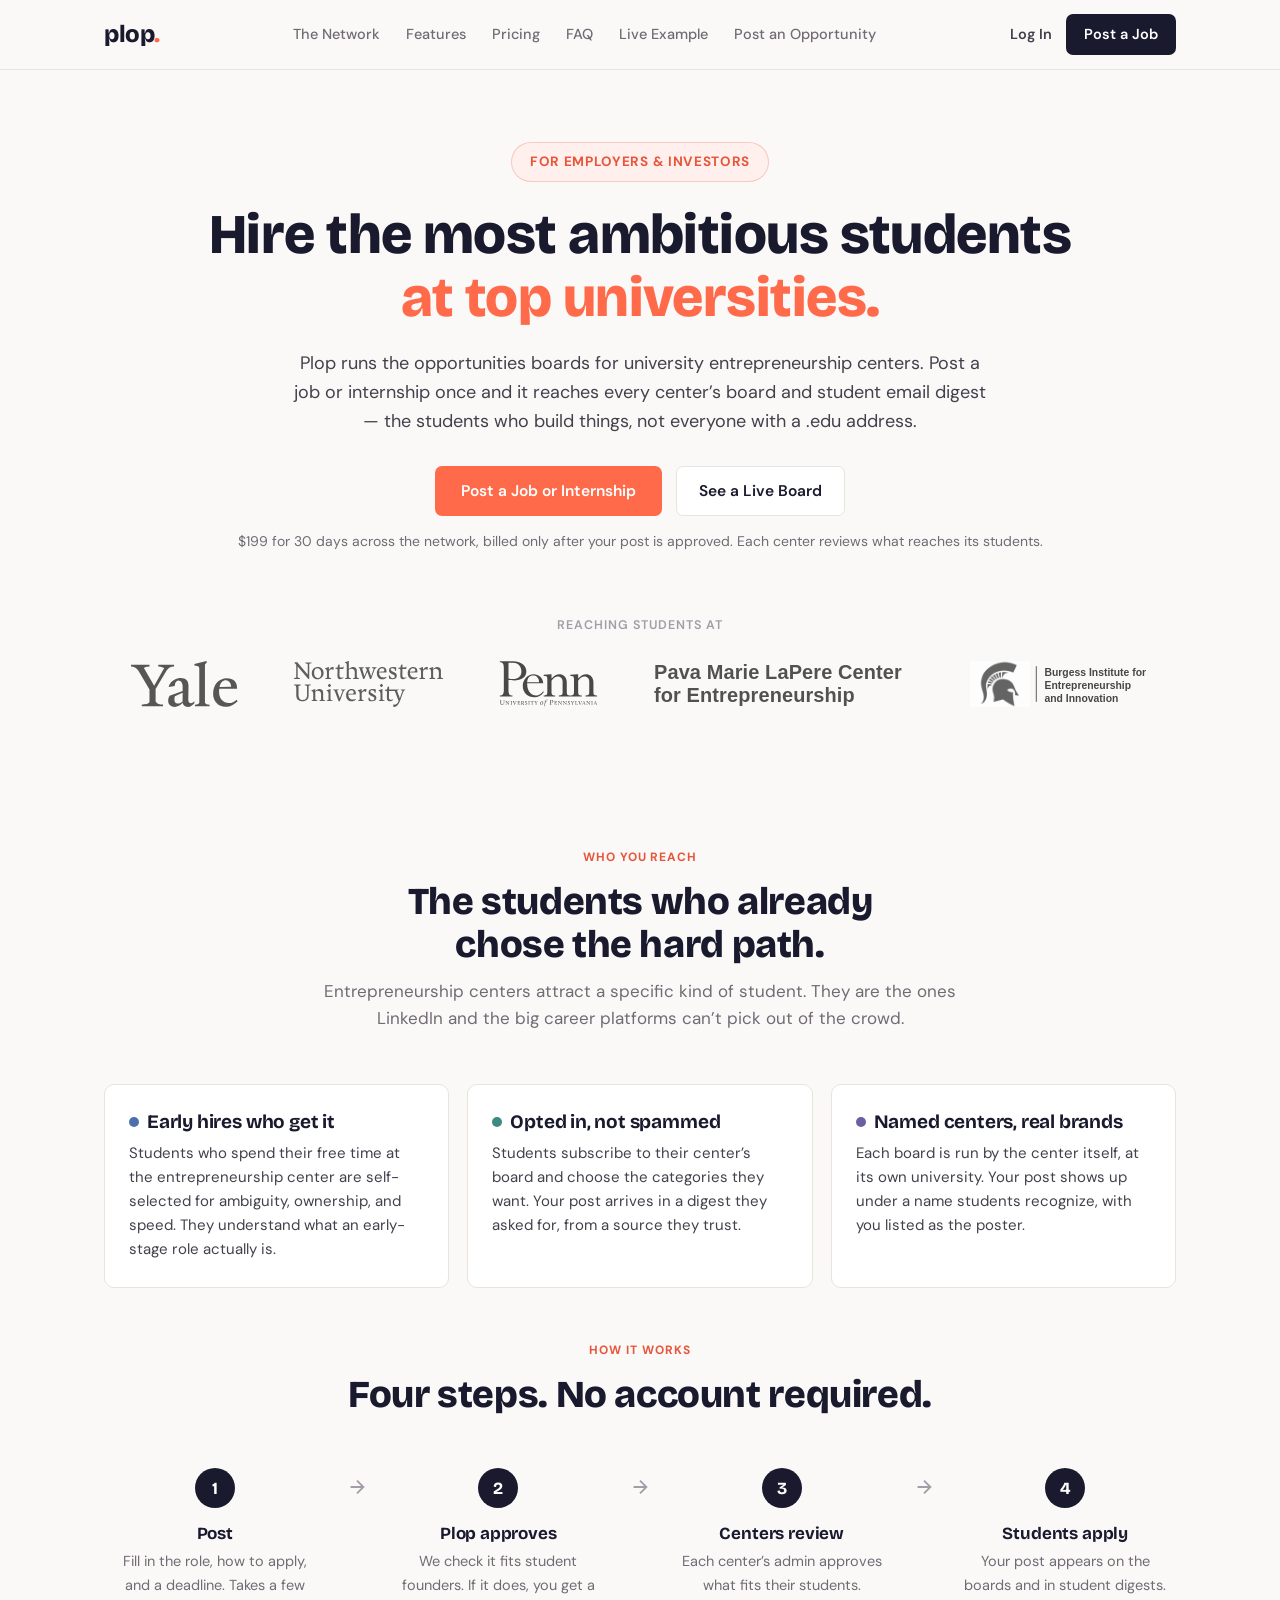
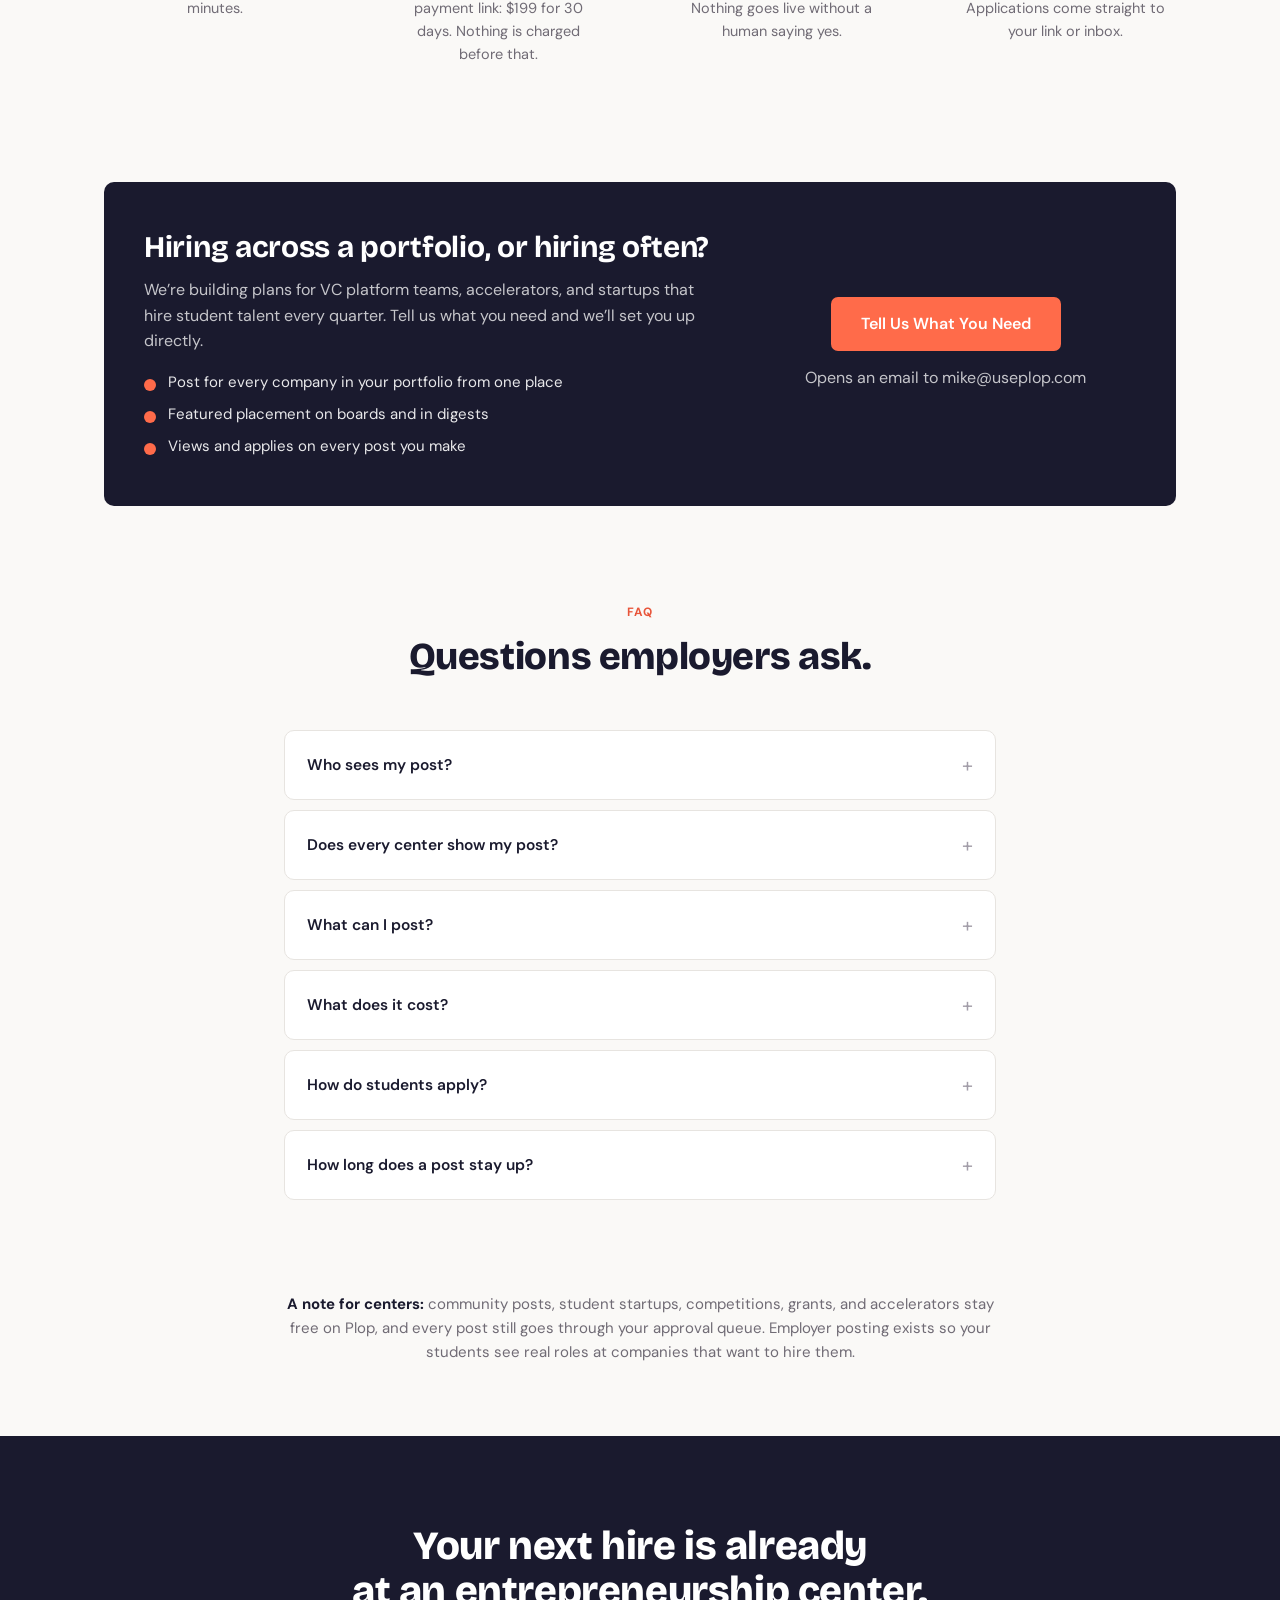
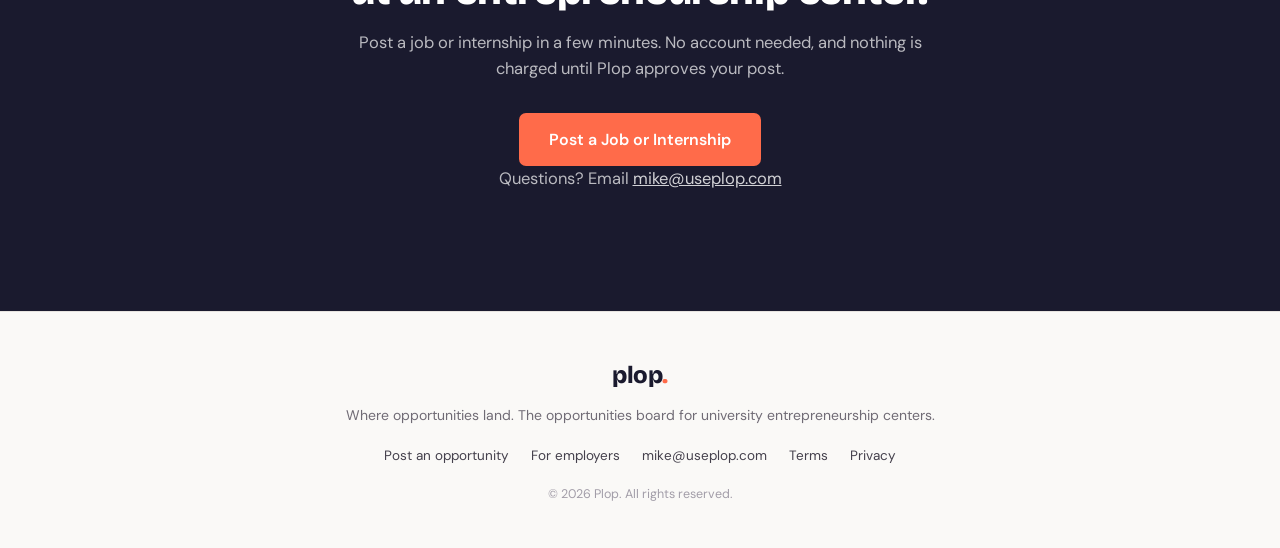
==== employers.html @ a9a536b6 "Employer page: "Hire the most ambitious students at top universities." Co-Authored-By: Claude Fable " ====
<!DOCTYPE html>
<html lang="en">
<head>
  <meta charset="UTF-8">
  <meta name="viewport" content="width=device-width, initial-scale=1.0">
  <title>Hire the Most Ambitious Students at Top Universities — Plop</title>
  <meta name="description" content="Post a job or internship once and reach entrepreneurial students at university entrepreneurship centers across the Plop network. Free to post. Each center reviews what reaches its students.">
  <meta name="robots" content="index, follow">
  <link rel="canonical" href="https://useplop.com/employers.html">
  <link rel="icon" type="image/svg+xml" href="/favicon.svg">
  <meta property="og:type" content="website">
  <meta property="og:url" content="https://useplop.com/employers.html">
  <meta property="og:title" content="Hire the Most Ambitious Students at Top Universities — Plop">
  <meta property="og:description" content="Post once, reach entrepreneurial students at centers across the Plop network. Free to post.">
  <meta property="og:image" content="https://useplop.com/images/og-image-v2.png">
  <meta property="og:image:width" content="1200">
  <meta property="og:image:height" content="630">
  <meta name="twitter:card" content="summary_large_image">
  <meta name="twitter:title" content="Hire the Most Ambitious Students at Top Universities — Plop">
  <meta name="twitter:description" content="Post once, reach entrepreneurial students at centers across the Plop network. Free to post.">
  <meta name="twitter:image" content="https://useplop.com/images/og-image-v2.png">
  <link rel="preconnect" href="https://fonts.googleapis.com">
  <link rel="preconnect" href="https://fonts.gstatic.com" crossorigin>
  <link href="https://fonts.googleapis.com/css2?family=DM+Sans:ital,opsz,wght@0,9..40,400;0,9..40,500;0,9..40,600;0,9..40,700;1,9..40,400&family=Bricolage+Grotesque:opsz,wght@12..96,400;12..96,600;12..96,700;12..96,800&display=swap" rel="stylesheet">
  <link rel="stylesheet" href="style.css">
  <style>
    /* Page-specific: single-column hero, reach cards, portfolio panel */
    .hero.hero-single { grid-template-columns: 1fr; text-align: center; padding-bottom: 36px; }
    .hero.hero-single .hero-subtitle { max-width: 58ch; margin-left: auto; margin-right: auto; }
    .hero.hero-single .hero-actions { justify-content: center; }
    .reach { padding: 72px 24px 24px; max-width: 1120px; margin: 0 auto; }
    .reach-grid { display: grid; grid-template-columns: repeat(3, 1fr); gap: 18px; }
    .reach-card { background: var(--surface); border: 1px solid var(--line); border-radius: var(--radius); padding: 26px 24px; }
    .reach-card h3 { font-family: 'Bricolage Grotesque', sans-serif; font-size: 19px; margin-bottom: 8px; }
    .reach-card p { color: var(--ink-soft); font-size: 15px; }
    .reach-card .reach-dot { display: inline-block; width: 10px; height: 10px; border-radius: 50%; margin-right: 8px; vertical-align: 1px; }
    .portfolio { max-width: 1120px; margin: 0 auto; padding: 24px 24px 92px; }
    .portfolio-card { background: var(--navy); color: #fff; border-radius: var(--radius); padding: 48px 40px; display: grid; grid-template-columns: minmax(0, 3fr) minmax(0, 2fr); gap: 40px; align-items: center; }
    .portfolio-card h2 { font-family: 'Bricolage Grotesque', sans-serif; font-size: 30px; line-height: 1.15; margin-bottom: 12px; }
    .portfolio-card p { color: rgba(255,255,255,0.75); font-size: 16px; }
    .portfolio-card ul { list-style: none; margin-top: 16px; display: grid; gap: 8px; }
    .portfolio-card li { padding-left: 24px; position: relative; color: rgba(255,255,255,0.9); font-size: 15px; }
    .portfolio-card li::before { content: ''; position: absolute; left: 0; top: 9px; width: 12px; height: 12px; border-radius: 50%; background: var(--accent); }
    .portfolio-cta { text-align: center; }
    .portfolio-cta .btn-cta { display: inline-block; }
    .portfolio-cta .cta-note { margin-top: 14px; }
    .always-free { max-width: 760px; margin: 0 auto; padding: 0 24px 72px; text-align: center; color: var(--muted); font-size: 15px; }
    .always-free strong { color: var(--ink); }
    .steps.steps-4 { grid-template-columns: 1fr auto 1fr auto 1fr auto 1fr; max-width: 1120px; }
    @media (max-width: 960px) { .steps.steps-4 { grid-template-columns: 1fr; } .steps.steps-4 .step-arrow { display: none; } .reach-grid { grid-template-columns: 1fr; } .portfolio-card { grid-template-columns: 1fr; padding: 36px 28px; } }
  </style>
</head>
<body>

  <!-- Nav (same as homepage; section links point back to it) -->
  <nav class="nav">
    <div class="nav-inner">
      <a href="/" class="logo">plop<span class="logo-dot">.</span></a>
      <div class="nav-links">
        <a href="/#network" class="nav-link">The Network</a>
        <a href="/#features" class="nav-link">Features</a>
        <a href="/#pricing" class="nav-link">Pricing</a>
        <a href="/#faq" class="nav-link">FAQ</a>
        <a href="https://board.useplop.com" class="nav-link">Live Example</a>
        <a href="https://app.useplop.com/submit" class="nav-link">Post an Opportunity</a>
      </div>
      <div class="nav-actions">
        <a href="https://app.useplop.com/login" class="nav-login">Log In</a>
        <a href="https://app.useplop.com/submit" class="nav-cta">Post a Job</a>
        <button class="nav-menu-btn" type="button" aria-label="Open menu" aria-expanded="false" aria-controls="mobile-menu">
          <svg width="22" height="22" viewBox="0 0 24 24" fill="none" stroke="currentColor" stroke-width="2" stroke-linecap="round" aria-hidden="true">
            <line class="menu-line-1" x1="4" y1="7" x2="20" y2="7"/>
            <line class="menu-line-2" x1="4" y1="12" x2="20" y2="12"/>
            <line class="menu-line-3" x1="4" y1="17" x2="20" y2="17"/>
          </svg>
        </button>
      </div>
    </div>
    <div class="nav-mobile" id="mobile-menu">
      <a href="/#network" class="nav-mobile-link">The Network</a>
      <a href="/#features" class="nav-mobile-link">Features</a>
      <a href="/#pricing" class="nav-mobile-link">Pricing</a>
      <a href="/#faq" class="nav-mobile-link">FAQ</a>
      <a href="https://board.useplop.com" class="nav-mobile-link">Live Example</a>
      <a href="https://app.useplop.com/submit" class="nav-mobile-link">Post an Opportunity</a>
      <a href="https://app.useplop.com/login" class="nav-mobile-link nav-mobile-login">Log In</a>
    </div>
  </nav>

  <!-- Hero -->
  <section class="hero hero-single">
    <div class="hero-content">
      <div class="hero-badge">For Employers &amp; Investors</div>
      <h1>Hire the most ambitious students<br><span class="hero-highlight">at top universities.</span></h1>
      <p class="hero-subtitle">Plop runs the opportunities boards for university entrepreneurship centers. Post a job or internship once and it reaches every center&rsquo;s board and student email digest &mdash; the students who build things, not everyone with a .edu address.</p>
      <div class="hero-actions">
        <a href="https://app.useplop.com/submit" class="btn-primary">Post a Job or Internship</a>
        <a href="https://board.useplop.com" class="btn-ghost">See a Live Board</a>
      </div>
      <p class="hero-note">$199 for 30 days across the network, billed only after your post is approved. Each center reviews what reaches its students.</p>
    </div>
  </section>

  <!-- Used By -->
  <section class="used-by">
    <p class="used-by-text">Reaching students at</p>
    <div class="used-by-logos">
      <a href="https://city.yale.edu/" target="_blank" rel="noopener noreferrer" class="used-by-link"><img src="images/logo-yale.svg" alt="Yale University" class="used-by-logo"></a>
      <a href="https://www.thegarage.northwestern.edu/" target="_blank" rel="noopener noreferrer" class="used-by-link"><img src="images/logo-northwestern.svg" alt="Northwestern University" class="used-by-logo"></a>
      <a href="https://eent.engineering.upenn.edu/" target="_blank" rel="noopener noreferrer" class="used-by-link"><img src="images/logo-penn.svg" alt="University of Pennsylvania" class="used-by-logo"></a>
      <a href="https://pavacenter.jhu.edu/" target="_blank" rel="noopener noreferrer" class="used-by-link"><img src="images/logo-pava.svg" alt="Pava Marie LaPere Center for Entrepreneurship" class="used-by-logo"></a>
      <a href="https://entrepreneurship.msu.edu/" target="_blank" rel="noopener noreferrer" class="used-by-link"><img src="images/logo-msu.svg" alt="Burgess Institute for Entrepreneurship and Innovation" class="used-by-logo"></a>
    </div>
  </section>

  <!-- Who you reach -->
  <section class="reach" id="reach">
    <div class="section-header">
      <div class="section-badge">Who You Reach</div>
      <h2>The students who already chose the hard path.</h2>
      <p>Entrepreneurship centers attract a specific kind of student. They are the ones LinkedIn and the big career platforms can&rsquo;t pick out of the crowd.</p>
    </div>
    <div class="reach-grid">
      <div class="reach-card">
        <h3><span class="reach-dot" style="background: var(--dot-job)"></span>Early hires who get it</h3>
        <p>Students who spend their free time at the entrepreneurship center are self-selected for ambiguity, ownership, and speed. They understand what an early-stage role actually is.</p>
      </div>
      <div class="reach-card">
        <h3><span class="reach-dot" style="background: var(--dot-internship)"></span>Opted in, not spammed</h3>
        <p>Students subscribe to their center&rsquo;s board and choose the categories they want. Your post arrives in a digest they asked for, from a source they trust.</p>
      </div>
      <div class="reach-card">
        <h3><span class="reach-dot" style="background: var(--dot-accelerator)"></span>Named centers, real brands</h3>
        <p>Each board is run by the center itself, at its own university. Your post shows up under a name students recognize, with you listed as the poster.</p>
      </div>
    </div>
  </section>

  <!-- How It Works -->
  <section class="how-it-works" id="how-it-works">
    <div class="section-header">
      <div class="section-badge">How It Works</div>
      <h2>Four steps. No account required.</h2>
    </div>
    <div class="steps steps-4">
      <div class="step">
        <div class="step-number">1</div>
        <h3>Post</h3>
        <p>Fill in the role, how to apply, and a deadline. Takes a few minutes.</p>
      </div>
      <div class="step-arrow">
        <svg viewBox="0 0 24 24" fill="none" stroke="currentColor" stroke-width="2"><path d="M5 12h14M12 5l7 7-7 7"/></svg>
      </div>
      <div class="step">
        <div class="step-number">2</div>
        <h3>Plop approves</h3>
        <p>We check it fits student founders. If it does, you get a payment link: $199 for 30 days. Nothing is charged before that.</p>
      </div>
      <div class="step-arrow">
        <svg viewBox="0 0 24 24" fill="none" stroke="currentColor" stroke-width="2"><path d="M5 12h14M12 5l7 7-7 7"/></svg>
      </div>
      <div class="step">
        <div class="step-number">3</div>
        <h3>Centers review</h3>
        <p>Each center&rsquo;s admin approves what fits their students. Nothing goes live without a human saying yes.</p>
      </div>
      <div class="step-arrow">
        <svg viewBox="0 0 24 24" fill="none" stroke="currentColor" stroke-width="2"><path d="M5 12h14M12 5l7 7-7 7"/></svg>
      </div>
      <div class="step">
        <div class="step-number">4</div>
        <h3>Students apply</h3>
        <p>Your post appears on the boards and in student digests. Applications come straight to your link or inbox.</p>
      </div>
    </div>
  </section>

  <!-- Portfolio / high-volume -->
  <section class="portfolio" id="portfolio">
    <div class="portfolio-card">
      <div>
        <h2>Hiring across a portfolio, or hiring often?</h2>
        <p>We&rsquo;re building plans for VC platform teams, accelerators, and startups that hire student talent every quarter. Tell us what you need and we&rsquo;ll set you up directly.</p>
        <ul>
          <li>Post for every company in your portfolio from one place</li>
          <li>Featured placement on boards and in digests</li>
          <li>Views and applies on every post you make</li>
        </ul>
      </div>
      <div class="portfolio-cta">
        <a href="mailto:mike@useplop.com?subject=Portfolio%20hiring%20on%20Plop&body=Hi%20Mike%2C%0A%0AWe%27re%20interested%20in%20posting%20roles%20to%20the%20Plop%20network.%0A%0AOrganization%3A%20%0ARoles%20we%20hire%20for%3A%20%0AHow%20often%3A%20%0A" class="btn-cta">Tell Us What You Need</a>
        <p class="cta-note">Opens an email to mike@useplop.com</p>
      </div>
    </div>
  </section>

  <!-- FAQ -->
  <section class="faq" id="faq">
    <div class="section-header">
      <div class="section-badge">FAQ</div>
      <h2>Questions employers ask.</h2>
    </div>
    <div class="faq-list">
      <details class="faq-item">
        <summary class="faq-question">Who sees my post?</summary>
        <div class="faq-answer">
          <p>Students at the entrepreneurship centers on the Plop network. Each center runs a branded board for its own community and sends email digests to students who subscribed. Your post goes to each center for review and, once approved, appears on that board and in its digests.</p>
        </div>
      </details>
      <details class="faq-item">
        <summary class="faq-question">Does every center show my post?</summary>
        <div class="faq-answer">
          <p>No. Each center&rsquo;s admin decides what fits their students, so a role that suits one campus may be passed over by another. That review is why students trust the board, and it is what makes the applications you do get worth having.</p>
        </div>
      </details>
      <details class="faq-item">
        <summary class="faq-question">What can I post?</summary>
        <div class="faq-answer">
          <p>Jobs and internships, full-time or part-time, remote or on-site. If you run a competition, grant, accelerator, or startup credits program, you can post those too; they are always free.</p>
        </div>
      </details>
      <details class="faq-item">
        <summary class="faq-question">What does it cost?</summary>
        <div class="faq-answer">
          <p>Job posts from employers are $199 for 30 days across the whole network, billed by card only after Plop approves your post. Internships, competitions, grants, accelerators, startup credits, and posts from universities, nonprofits, and student founders are free.</p>
        </div>
      </details>
      <details class="faq-item">
        <summary class="faq-question">How do students apply?</summary>
        <div class="faq-answer">
          <p>However you choose: a link to your careers page or application form, or an email address. Plop does not sit between you and the applicant. Students see your name and organization as the poster.</p>
        </div>
      </details>
      <details class="faq-item">
        <summary class="faq-question">How long does a post stay up?</summary>
        <div class="faq-answer">
          <p>Until the deadline or expiration date you set when posting. Boards remove expired posts automatically, so students never apply to roles that have closed.</p>
        </div>
      </details>
    </div>
  </section>

  <p class="always-free"><strong>A note for centers:</strong> community posts, student startups, competitions, grants, and accelerators stay free on Plop, and every post still goes through your approval queue. Employer posting exists so your students see real roles at companies that want to hire them.</p>

  <!-- CTA -->
  <section class="cta">
    <div class="cta-content">
      <h2>Your next hire is already<br>at an entrepreneurship center.</h2>
      <p>Post a job or internship in a few minutes. No account needed, and nothing is charged until Plop approves your post.</p>
      <div class="cta-actions">
        <a href="https://app.useplop.com/submit" class="btn-cta">Post a Job or Internship</a>
      </div>
      <p class="cta-note">Questions? Email <a href="mailto:mike@useplop.com">mike@useplop.com</a></p>
    </div>
  </section>

  <!-- Footer -->
  <footer class="footer">
    <div class="footer-inner">
      <a href="/" class="logo">plop<span class="logo-dot">.</span></a>
      <p class="footer-text">Where opportunities land. The opportunities board for university entrepreneurship centers.</p>
      <div class="footer-links">
        <a href="https://app.useplop.com/submit">Post an opportunity</a>
        <a href="/employers.html">For employers</a>
        <a href="mailto:mike@useplop.com">mike@useplop.com</a>
        <a href="/terms.html">Terms</a>
        <a href="/privacy.html">Privacy</a>
      </div>
      <p class="footer-copy">&copy; 2026 Plop. All rights reserved.</p>
    </div>
  </footer>

  <script src="script.js"></script>
</body>
</html>
---- style.css ----
/* =============================================
   PLOP — Marketing site
   Quiet chrome, one accent. Matches the product.
   ============================================= */

:root {
  --ink: #1A1A2E;
  --ink-soft: #44404C;
  --muted: #706B75;
  --faint: #A29DA8;
  --paper: #FAF9F7;
  --surface: #FFFFFF;
  --line: #E7E4E0;
  --accent: #FF6B4A;
  --accent-dark: #E8553A;
  --accent-soft: #FFF0ED;
  --navy: #1A1A2E;
  --navy-2: #23233A;
  /* Category dots — same values as the product */
  --dot-job: #4E6FAE;
  --dot-internship: #3D8A83;
  --dot-competition: #2E7D5B;
  --dot-credits: #B06A2C;
  --dot-accelerator: #6E5FA0;
  --dot-grant: #8A6D2F;
  --radius: 10px;
  --radius-sm: 7px;
}

*, *::before, *::after { margin: 0; padding: 0; box-sizing: border-box; }

html { scroll-behavior: smooth; }

body {
  font-family: 'DM Sans', -apple-system, BlinkMacSystemFont, sans-serif;
  color: var(--ink);
  background: var(--paper);
  line-height: 1.6;
  font-size: 16px;
  overflow-x: hidden;
  -webkit-font-smoothing: antialiased;
}

h1, h2, h3 {
  font-family: 'Bricolage Grotesque', 'DM Sans', sans-serif;
  line-height: 1.12;
  letter-spacing: -0.01em;
  text-wrap: balance;
}

a { color: inherit; }

/* =============================================
   NAV
   ============================================= */

.nav {
  position: sticky;
  top: 0;
  z-index: 100;
  background: rgba(250, 249, 247, 0.92);
  backdrop-filter: blur(12px);
  -webkit-backdrop-filter: blur(12px);
  border-bottom: 1px solid var(--line);
}

.nav-inner {
  max-width: 1120px;
  margin: 0 auto;
  padding: 14px 24px;
  display: flex;
  align-items: center;
  justify-content: space-between;
  gap: 24px;
}

.logo {
  font-family: 'Bricolage Grotesque', sans-serif;
  font-weight: 800;
  font-size: 24px;
  color: var(--ink);
  text-decoration: none;
  letter-spacing: -0.02em;
}

.logo-dot { color: var(--accent); }

.nav-links { display: flex; gap: 26px; }

.nav-link {
  font-size: 14.5px;
  font-weight: 500;
  color: var(--muted);
  text-decoration: none;
  transition: color 0.15s;
}

.nav-link:hover { color: var(--ink); }

.nav-actions { display: flex; align-items: center; gap: 14px; }

.nav-login {
  font-size: 14.5px;
  font-weight: 600;
  color: var(--ink-soft);
  text-decoration: none;
}

.nav-login:hover { color: var(--ink); }

.nav-cta {
  font-size: 14.5px;
  font-weight: 600;
  background: var(--ink);
  color: #fff;
  padding: 9px 18px;
  border-radius: var(--radius-sm);
  text-decoration: none;
  transition: background 0.15s;
}

.nav-cta:hover { background: var(--navy-2); }

/* Hamburger — hidden on desktop, shown ≤640px where .nav-links collapses */
.nav-menu-btn {
  display: none;
  align-items: center;
  justify-content: center;
  width: 38px;
  height: 38px;
  padding: 0;
  border: none;
  background: none;
  color: var(--ink);
  cursor: pointer;
  border-radius: var(--radius-sm);
}

.nav-mobile {
  display: none;
  flex-direction: column;
  padding: 6px 24px 14px;
  border-top: 1px solid var(--line);
}

.nav-mobile-link {
  padding: 11px 2px;
  font-size: 15px;
  font-weight: 500;
  color: var(--ink-soft);
  text-decoration: none;
  border-bottom: 1px solid var(--line);
}

.nav-mobile-link:last-child { border-bottom: none; }

/* =============================================
   HERO
   ============================================= */

.hero {
  max-width: 1120px;
  margin: 0 auto;
  padding: 72px 24px 88px;
  display: grid;
  grid-template-columns: minmax(0, 5fr) minmax(0, 6fr);
  gap: 56px;
  align-items: center;
}

.hero-content, .hero-visual { min-width: 0; }

.hero-badge {
  display: inline-block;
  font-size: 13.5px;
  font-weight: 700;
  letter-spacing: 0.05em;
  text-transform: uppercase;
  color: var(--accent-dark);
  background: var(--accent-soft);
  border: 1px solid rgba(232, 85, 58, 0.25);
  border-radius: 999px;
  padding: 8px 18px;
  margin-bottom: 22px;
}

.hero h1 {
  font-size: clamp(40px, 5vw, 56px);
  font-weight: 800;
  margin-bottom: 20px;
}

.hero-highlight { color: var(--accent); }

.hero-subtitle {
  font-size: 18px;
  color: var(--ink-soft);
  max-width: 44ch;
  margin-bottom: 30px;
}

.hero-actions { display: flex; align-items: center; gap: 14px; margin-bottom: 14px; flex-wrap: wrap; }

.btn-primary {
  display: inline-block;
  background: var(--accent);
  color: #fff;
  font-weight: 600;
  font-size: 15.5px;
  padding: 13px 26px;
  border-radius: var(--radius-sm);
  text-decoration: none;
  transition: background 0.15s;
}

.btn-primary:hover { background: var(--accent-dark); }

.btn-ghost {
  display: inline-block;
  font-weight: 600;
  font-size: 15.5px;
  color: var(--ink);
  padding: 12px 22px;
  border: 1px solid var(--line);
  border-radius: var(--radius-sm);
  background: var(--surface);
  text-decoration: none;
  transition: border-color 0.15s;
}

.btn-ghost:hover { border-color: var(--faint); }

.hero-note { font-size: 14px; color: var(--muted); }

/* ── Board mock (mirrors the real product) ── */

.board-mock {
  background: var(--surface);
  border: 1px solid var(--line);
  border-radius: 12px;
  box-shadow: 0 18px 44px -22px rgba(26, 26, 46, 0.28);
  overflow: hidden;
  font-size: 13px;
}

.mock-browser-bar {
  display: flex;
  align-items: center;
  gap: 10px;
  padding: 10px 14px;
  border-bottom: 1px solid var(--line);
  background: var(--paper);
}

.mock-dots { display: flex; gap: 5px; }
.mock-dots span { width: 9px; height: 9px; border-radius: 50%; background: var(--line); }

.mock-url {
  flex: 1;
  text-align: center;
  font-size: 12px;
  color: var(--muted);
  background: var(--surface);
  border: 1px solid var(--line);
  border-radius: 6px;
  padding: 3px 12px;
  max-width: 300px;
}

.mock-header {
  display: flex;
  align-items: center;
  justify-content: space-between;
  gap: 12px;
  padding: 14px 18px;
  border-bottom: 1px solid var(--line);
  background: var(--surface);
}

.mock-org { display: flex; align-items: center; gap: 10px; min-width: 0; }

.mock-org-chip {
  width: 30px;
  height: 30px;
  flex: none;
  border-radius: 7px;
  background: #4E2A84;
  color: #fff;
  font-weight: 700;
  font-size: 14px;
  display: flex;
  align-items: center;
  justify-content: center;
}

.mock-org-name { font-weight: 700; font-size: 15px; letter-spacing: -0.01em; white-space: nowrap; }
.mock-org-sub { font-size: 11.5px; color: var(--muted); white-space: nowrap; }

.mock-header-actions { display: flex; gap: 7px; }

.mock-btn {
  font-size: 11.5px;
  font-weight: 600;
  padding: 6px 11px;
  border-radius: 6px;
  border: 1px solid var(--line);
  color: var(--ink);
  background: var(--surface);
  white-space: nowrap;
}

.mock-btn-filled { background: #4E2A84; border-color: #4E2A84; color: #fff; }

.mock-tabs {
  display: flex;
  gap: 18px;
  padding: 12px 18px 0;
  border-bottom: 1px solid var(--line);
  background: var(--paper);
}

.mock-tab {
  font-size: 12px;
  font-weight: 500;
  color: var(--muted);
  padding-bottom: 9px;
  white-space: nowrap;
}

.mock-tab .n { color: var(--faint); font-size: 11px; margin-left: 3px; }

.mock-tab.active {
  color: var(--ink);
  font-weight: 700;
  box-shadow: inset 0 -2px 0 #4E2A84;
}

.mock-cards { padding: 14px 18px 18px; display: grid; gap: 10px; background: var(--paper); }

.mock-card {
  background: var(--surface);
  border: 1px solid var(--line);
  border-radius: 9px;
  padding: 12px 14px;
}

.mock-chip {
  display: inline-flex;
  align-items: center;
  gap: 6px;
  font-size: 10px;
  font-weight: 700;
  letter-spacing: 0.07em;
  text-transform: uppercase;
  color: var(--muted);
  margin-bottom: 6px;
}

.mock-chip::before {
  content: "";
  width: 7px;
  height: 7px;
  border-radius: 50%;
  background: var(--dot, var(--faint));
}

.chip-competition { --dot: var(--dot-competition); }
.chip-internship { --dot: var(--dot-internship); }
.chip-credits { --dot: var(--dot-credits); }
.chip-grant { --dot: var(--dot-grant); }

.mock-card-title { font-weight: 700; font-size: 13.5px; letter-spacing: -0.01em; }
.mock-card-meta { font-size: 11.5px; color: var(--muted); margin-top: 2px; }

.mock-card-foot {
  display: flex;
  align-items: center;
  justify-content: space-between;
  margin-top: 9px;
  padding-top: 9px;
  border-top: 1px solid var(--line);
  font-size: 11px;
}

.mock-deadline { color: var(--muted); }
.mock-deadline.warn { color: #B3453A; font-weight: 600; }
.mock-links { display: flex; gap: 12px; font-weight: 600; }
.mock-links .apply { color: #4E2A84; }
.mock-links .details { color: var(--muted); }

/* =============================================
   USED BY
   ============================================= */

.used-by { padding: 26px 24px 64px; text-align: center; }

.used-by-text {
  font-size: 12.5px;
  font-weight: 600;
  letter-spacing: 0.08em;
  text-transform: uppercase;
  color: var(--faint);
  margin-bottom: 26px;
}

.used-by-logos {
  display: flex;
  justify-content: center;
  align-items: center;
  gap: 56px;
  flex-wrap: wrap;
}

.used-by-link { display: inline-flex; }

.used-by-logo {
  height: 46px;
  opacity: 0.8;
  filter: grayscale(1);
  transition: opacity 0.15s, filter 0.15s;
}

.used-by-link:hover .used-by-logo { opacity: 1; filter: none; }

/* =============================================
   SECTIONS (shared)
   ============================================= */

section { scroll-margin-top: 70px; }

.section-header { max-width: 640px; margin: 0 auto 52px; text-align: center; }

.section-badge {
  display: inline-block;
  font-size: 12px;
  font-weight: 700;
  letter-spacing: 0.08em;
  text-transform: uppercase;
  color: var(--accent-dark);
  margin-bottom: 14px;
}

.section-header h2 {
  font-size: clamp(28px, 3.6vw, 38px);
  font-weight: 800;
  margin-bottom: 12px;
}

.section-header p { font-size: 17px; color: var(--muted); }

/* =============================================
   NETWORK (navy band)
   ============================================= */

.network {
  background: var(--navy);
  color: #fff;
  padding: 84px 24px;
}

.network-inner {
  max-width: 1120px;
  margin: 0 auto;
  display: grid;
  grid-template-columns: minmax(0, 1fr) minmax(0, 1fr);
  gap: 64px;
  align-items: center;
}

.network .section-badge { color: var(--accent); }

.network h2 {
  font-size: clamp(28px, 3.6vw, 38px);
  font-weight: 800;
  margin-bottom: 16px;
}

.network-copy p {
  font-size: 16.5px;
  color: rgba(255, 255, 255, 0.72);
  max-width: 52ch;
  margin-bottom: 14px;
}

.network-copy strong { color: #fff; font-weight: 600; }

.network-flow { display: grid; gap: 12px; }

.flow-item {
  display: flex;
  align-items: flex-start;
  gap: 14px;
  background: var(--navy-2);
  border: 1px solid rgba(255, 255, 255, 0.09);
  border-radius: var(--radius);
  padding: 16px 18px;
}

.flow-num {
  flex: none;
  width: 26px;
  height: 26px;
  border-radius: 50%;
  background: var(--accent);
  color: #fff;
  font-size: 13px;
  font-weight: 700;
  display: flex;
  align-items: center;
  justify-content: center;
  margin-top: 1px;
}

.flow-item h3 { font-size: 15px; font-weight: 700; margin-bottom: 2px; }
.flow-item p { font-size: 13.5px; color: rgba(255, 255, 255, 0.62); }

/* =============================================
   FEATURES
   ============================================= */

.features { padding: 92px 24px 72px; max-width: 1120px; margin: 0 auto; }

.features-grid {
  display: grid;
  grid-template-columns: repeat(3, 1fr);
  gap: 18px;
}

.feature-card {
  background: var(--surface);
  border: 1px solid var(--line);
  border-radius: var(--radius);
  padding: 26px 24px;
}

.feature-icon {
  width: 38px;
  height: 38px;
  border-radius: 9px;
  background: var(--accent-soft);
  color: var(--accent-dark);
  display: flex;
  align-items: center;
  justify-content: center;
  margin-bottom: 16px;
}

.feature-icon svg { width: 19px; height: 19px; }

.feature-card h3 { font-size: 16.5px; font-weight: 700; margin-bottom: 7px; }
.feature-card p { font-size: 14.5px; color: var(--muted); }

/* =============================================
   HOW IT WORKS
   ============================================= */

.how-it-works { padding: 24px 24px 92px; max-width: 1120px; margin: 0 auto; }

.steps {
  display: grid;
  grid-template-columns: 1fr auto 1fr auto 1fr;
  gap: 20px;
  align-items: start;
  max-width: 940px;
  margin: 0 auto;
}

.step { text-align: center; padding: 0 8px; }

.step-number {
  width: 40px;
  height: 40px;
  border-radius: 50%;
  background: var(--ink);
  color: #fff;
  font-family: 'Bricolage Grotesque', sans-serif;
  font-weight: 700;
  font-size: 17px;
  display: flex;
  align-items: center;
  justify-content: center;
  margin: 0 auto 16px;
}

.step h3 { font-size: 17px; font-weight: 700; margin-bottom: 7px; }
.step p { font-size: 14.5px; color: var(--muted); max-width: 26ch; margin: 0 auto; }

.step-arrow { color: var(--faint); padding-top: 8px; }
.step-arrow svg { width: 22px; height: 22px; }

/* =============================================
   PRICING
   ============================================= */

.pricing { padding: 0 24px 92px; max-width: 1120px; margin: 0 auto; }

.pricing-card {
  max-width: 420px;
  margin: 0 auto;
  background: var(--surface);
  border: 1px solid var(--line);
  border-radius: 14px;
  padding: 38px 36px;
  text-align: center;
}

.pricing-free-trial {
  display: inline-block;
  font-size: 12.5px;
  font-weight: 700;
  letter-spacing: 0.05em;
  text-transform: uppercase;
  color: #256B4F;
  background: #E4F3EC;
  border-radius: 999px;
  padding: 5px 14px;
  margin-bottom: 18px;
}

.pricing-amount {
  font-family: 'Bricolage Grotesque', sans-serif;
  font-size: 56px;
  font-weight: 800;
  line-height: 1;
  letter-spacing: -0.02em;
}

.pricing-dollar { font-size: 30px; vertical-align: 14px; margin-right: 2px; }
.pricing-period { font-size: 17px; font-weight: 500; color: var(--muted); letter-spacing: 0; }

.pricing-yearly-option { font-size: 14.5px; color: var(--muted); margin: 10px 0 24px; }
.pricing-save { font-weight: 600; }

.pricing-features {
  list-style: none;
  text-align: left;
  margin-bottom: 28px;
  display: grid;
  gap: 10px;
}

.pricing-features li {
  display: flex;
  align-items: center;
  gap: 10px;
  font-size: 14.5px;
  color: var(--ink-soft);
}

.pricing-features svg { width: 15px; height: 15px; flex: none; color: var(--accent); }

.pricing-cta { display: block; }

.pricing-trial-note { font-size: 13px; color: var(--muted); margin-top: 14px; }

/* =============================================
   FAQ
   ============================================= */

.faq { padding: 0 24px 92px; max-width: 760px; margin: 0 auto; }

.faq-list { display: grid; gap: 10px; }

.faq-item {
  background: var(--surface);
  border: 1px solid var(--line);
  border-radius: var(--radius);
  padding: 0 22px;
}

.faq-question {
  font-size: 15.5px;
  font-weight: 600;
  padding: 18px 0;
  cursor: pointer;
  list-style: none;
  display: flex;
  justify-content: space-between;
  align-items: center;
  gap: 16px;
}

.faq-question::-webkit-details-marker { display: none; }

.faq-question::after {
  content: "+";
  font-size: 20px;
  font-weight: 400;
  color: var(--faint);
  transition: transform 0.15s;
  flex: none;
}

.faq-item[open] .faq-question::after { transform: rotate(45deg); }

.faq-answer { padding: 0 0 18px; }
.faq-answer p { font-size: 14.5px; color: var(--muted); }

/* =============================================
   CTA
   ============================================= */

.cta { background: var(--navy); padding: 88px 24px; text-align: center; color: #fff; }

.cta h2 { font-size: clamp(28px, 3.8vw, 40px); font-weight: 800; margin-bottom: 16px; }

.cta p {
  font-size: 16.5px;
  color: rgba(255, 255, 255, 0.7);
  max-width: 52ch;
  margin: 0 auto 30px;
}

.btn-cta {
  display: inline-block;
  background: var(--accent);
  color: #fff;
  font-weight: 600;
  font-size: 16px;
  padding: 14px 30px;
  border-radius: var(--radius-sm);
  text-decoration: none;
  transition: background 0.15s;
}

.btn-cta:hover { background: var(--accent-dark); }

.cta-note { font-size: 14px; color: rgba(255, 255, 255, 0.55); margin-top: 22px; }
.cta-note a { color: rgba(255, 255, 255, 0.8); }

/* =============================================
   FOOTER
   ============================================= */

.footer { border-top: 1px solid var(--line); padding: 44px 24px; background: var(--paper); }

.footer-inner { max-width: 1120px; margin: 0 auto; text-align: center; }

.footer-text { font-size: 14px; color: var(--muted); margin: 10px 0 18px; }

.footer-links { display: flex; justify-content: center; gap: 22px; margin-bottom: 18px; }

.footer-links a {
  font-size: 13.5px;
  color: var(--ink-soft);
  text-decoration: none;
}

.footer-links a:hover { color: var(--ink); }

.footer-copy { font-size: 12.5px; color: var(--faint); }

/* =============================================
   RESPONSIVE
   ============================================= */

@media (max-width: 960px) {
  .hero { grid-template-columns: 1fr; padding-top: 52px; gap: 44px; }
  .hero-content { text-align: center; }
  .hero-subtitle { margin-left: auto; margin-right: auto; }
  .hero-actions { justify-content: center; }
  .network-inner { grid-template-columns: 1fr; gap: 40px; }
  .features-grid { grid-template-columns: repeat(2, 1fr); }
  .steps { grid-template-columns: 1fr; gap: 28px; }
  .step-arrow { display: none; }
}

@media (max-width: 640px) {
  .nav-links { display: none; }
  .nav-menu-btn { display: inline-flex; }
  .nav.menu-open .nav-mobile { display: flex; }
  .nav-actions { gap: 10px; }
  .nav-login { display: none; }
  .nav-mobile .nav-mobile-login { display: block; }
  .features-grid { grid-template-columns: 1fr; }
  .used-by-logos { gap: 28px; }
  .used-by-logo { height: 34px; }
  .mock-header { flex-wrap: wrap; }
  .mock-tabs { overflow-x: auto; scrollbar-width: none; }
  .hero { padding-bottom: 64px; }
}

@media (prefers-reduced-motion: reduce) {
  html { scroll-behavior: auto; }
}

/* Hero mock: credits & perks pill at the end of the tab row */
.mock-tab.mock-perks-pill {
  display: inline-flex;
  align-items: center;
  gap: 6px;
  margin-left: 4px;
  padding-left: 14px;
  border-left: 1px solid var(--line);
  font-weight: 600;
  color: var(--ink-soft);
}
.mock-perks-dot {
  width: 6px;
  height: 6px;
  border-radius: 50%;
  background: var(--dot-credits);
  flex: none;
}

/* =============================================
   BOARD FINDER (hero) — find / claim your center's board
   ============================================= */
.finder { max-width: 560px; margin: 4px 0 16px; }
.finder-label { display: block; font-size: 13px; font-weight: 600; color: var(--ink-soft); margin-bottom: 8px; }
.finder-input { display: flex; align-items: center; gap: 10px; background: var(--surface); border: 2px solid var(--ink); border-radius: 12px; padding: 12px 14px; box-shadow: 0 8px 30px rgba(26,26,46,.08); }
.finder-input svg { width: 20px; height: 20px; color: var(--muted); flex-shrink: 0; }
.finder-input input { flex: 1; min-width: 0; border: 0; outline: 0; background: transparent; font: inherit; font-size: 17px; color: var(--ink); }
.finder-input input::placeholder { color: var(--faint); }
.finder-results { margin-top: 8px; background: var(--surface); border: 1px solid var(--line); border-radius: 12px; padding: 6px; box-shadow: 0 12px 40px rgba(26,26,46,.10); }
.finder-row { display: flex; align-items: center; gap: 10px; padding: 10px 10px; border-radius: 8px; }
.finder-row:hover { background: var(--paper); }
.finder-swatch { width: 12px; height: 12px; border-radius: 50%; flex-shrink: 0; border: 1px solid rgba(0,0,0,.08); }
.finder-row b { font-size: 14.5px; line-height: 1.25; }
.finder-actions { margin-left: auto; display: flex; gap: 6px; align-items: center; flex-wrap: wrap; justify-content: flex-end; }
.finder-actions a, .finder-actions button { font: inherit; font-size: 12.5px; font-weight: 600; padding: 6px 11px; border-radius: 999px; border: 1px solid var(--line); background: var(--surface); color: var(--ink); cursor: pointer; text-decoration: none; white-space: nowrap; }
.finder-actions .primary { background: var(--ink); color: #fff; border-color: var(--ink); }
.finder-actions .muted { font-size: 12px; color: var(--muted); }
.finder-empty { padding: 12px 10px; font-size: 14px; color: var(--ink-soft); line-height: 1.5; }
.finder-empty a { color: var(--ink); font-weight: 600; }
.finder-claim { margin: 4px 6px 8px; padding: 14px; border: 1px solid var(--line); border-radius: 10px; background: var(--paper); }
.finder-claim .hd { font-size: 13px; font-weight: 700; margin-bottom: 8px; }
.finder-claim .grid { display: grid; grid-template-columns: 1fr 1fr auto; gap: 8px; }
.finder-claim input { font: inherit; font-size: 14px; padding: 10px 12px; border: 1px solid var(--line); border-radius: 8px; outline: 0; background: var(--surface); color: var(--ink); min-width: 0; }
.finder-claim input:focus { border-color: var(--ink); }
.finder-claim button { font: inherit; font-size: 14px; font-weight: 700; padding: 10px 14px; border: 0; border-radius: 8px; background: var(--accent); color: #fff; cursor: pointer; white-space: nowrap; }
.finder-claim button:disabled { opacity: .6; cursor: default; }
.finder-claim .fine { font-size: 11.5px; color: var(--muted); margin-top: 6px; }
.finder-claim .msg { margin-top: 8px; font-size: 13px; line-height: 1.45; }
.finder-claim .msg.ok { color: #047857; } .finder-claim .msg.err { color: #c0392b; }
.hero-alt { font-size: 14px; font-weight: 600; color: var(--ink-soft); text-decoration: none; }
.hero-alt:hover { color: var(--ink); }
@media (max-width: 600px) { .finder-claim .grid { grid-template-columns: 1fr; } .finder-row { flex-wrap: wrap; } .finder-actions { margin-left: 0; width: 100%; justify-content: flex-start; } }
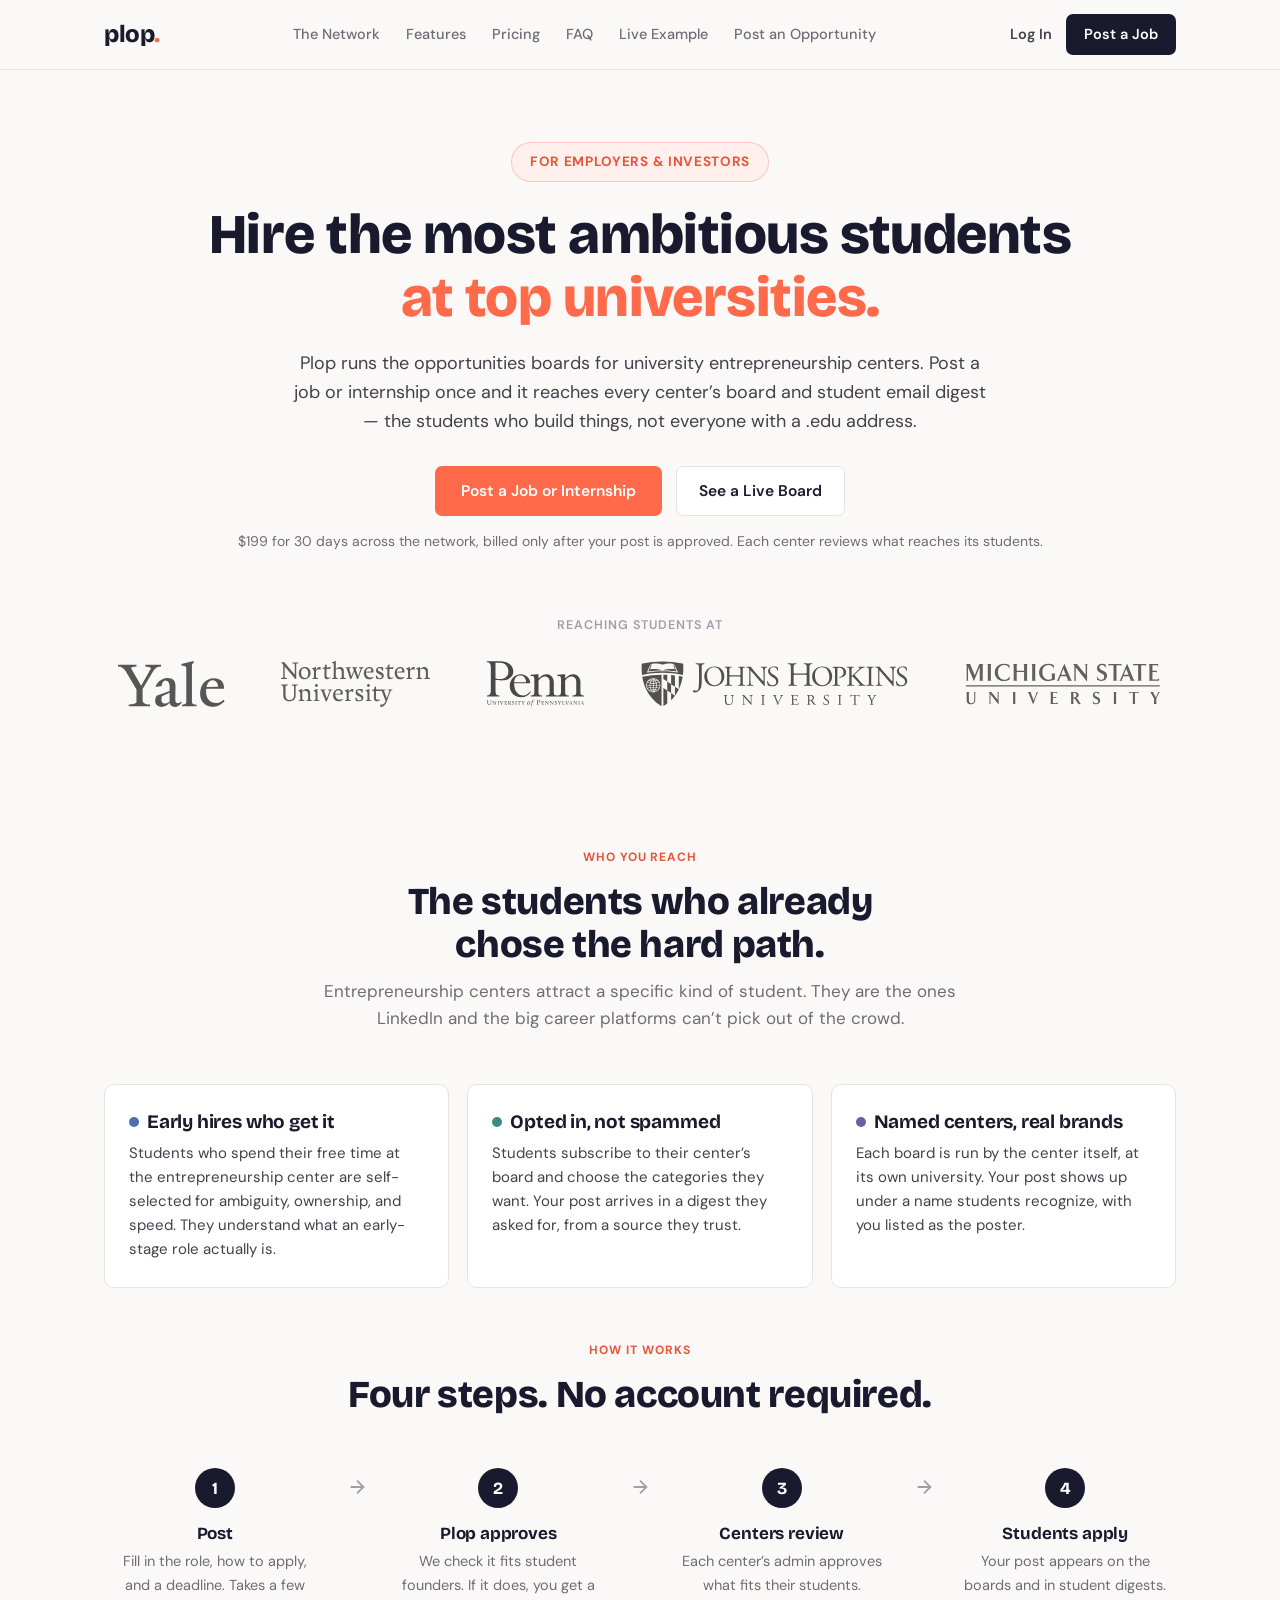
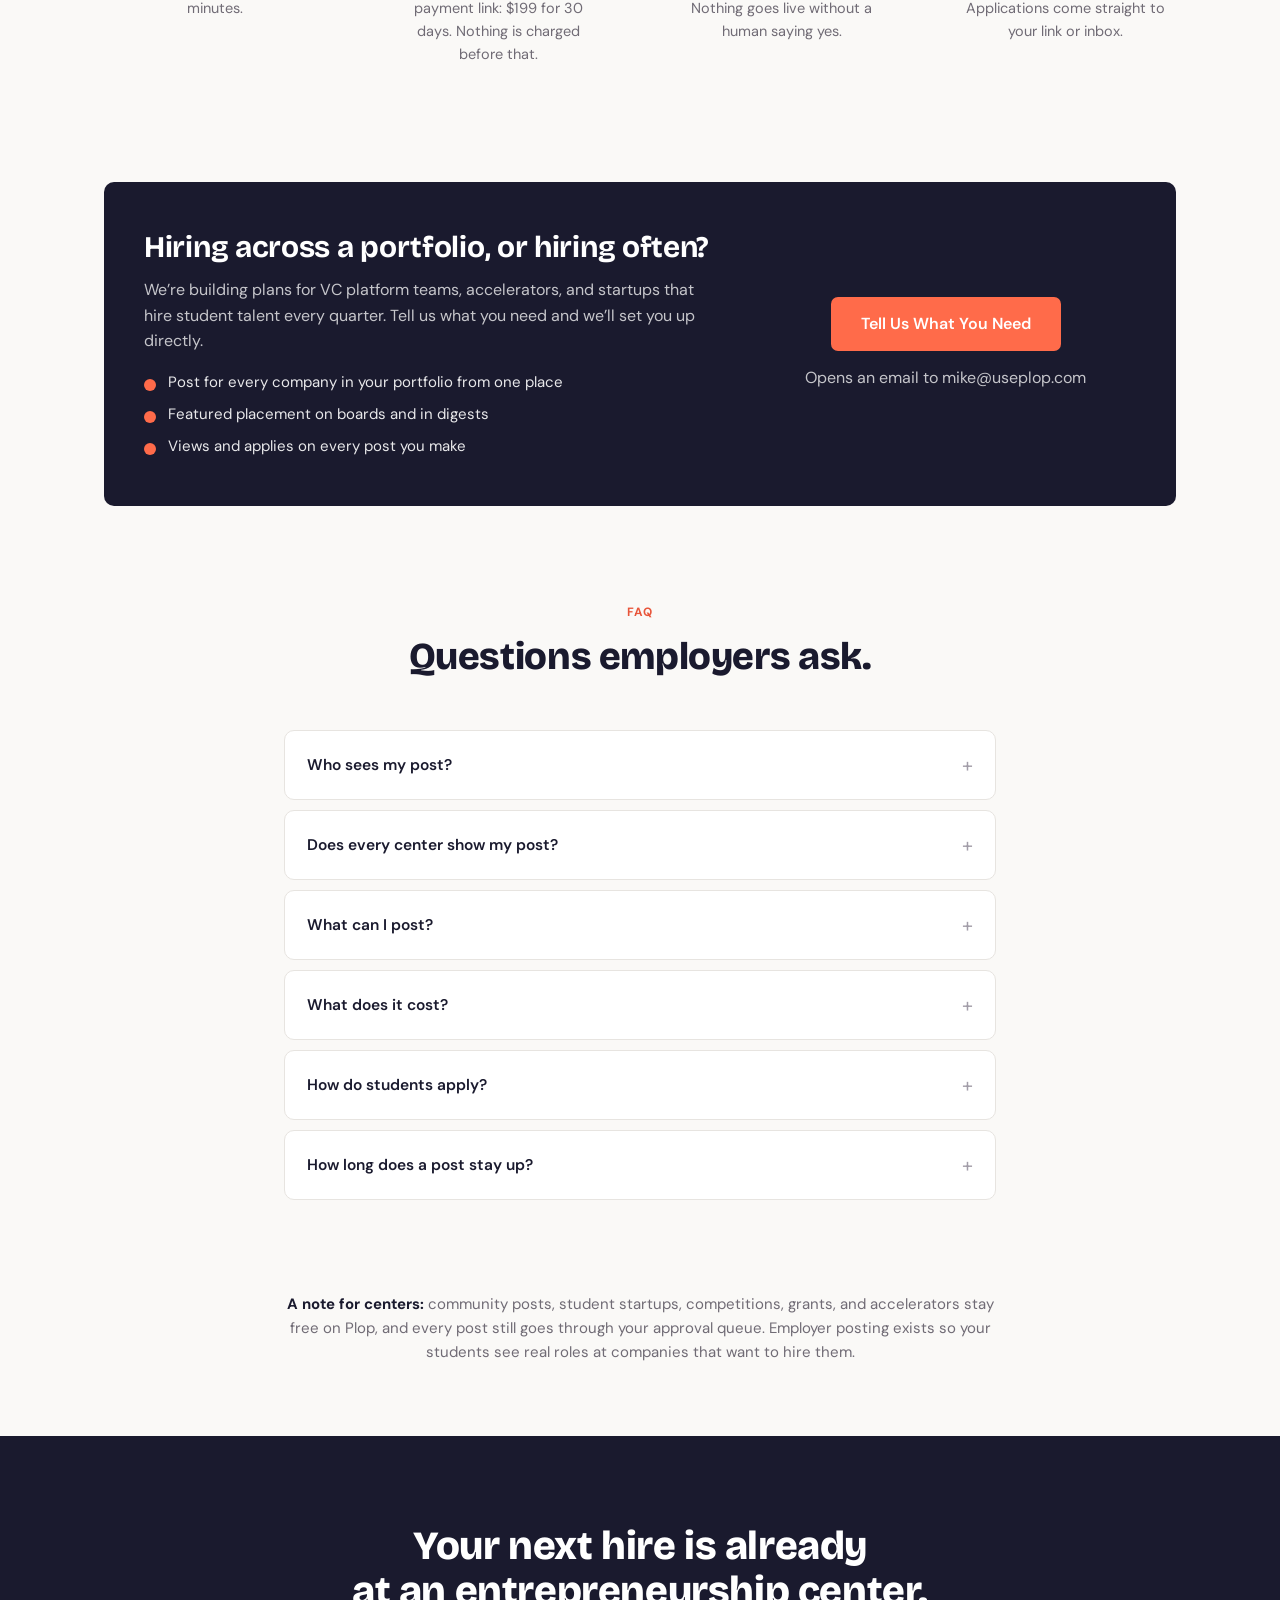
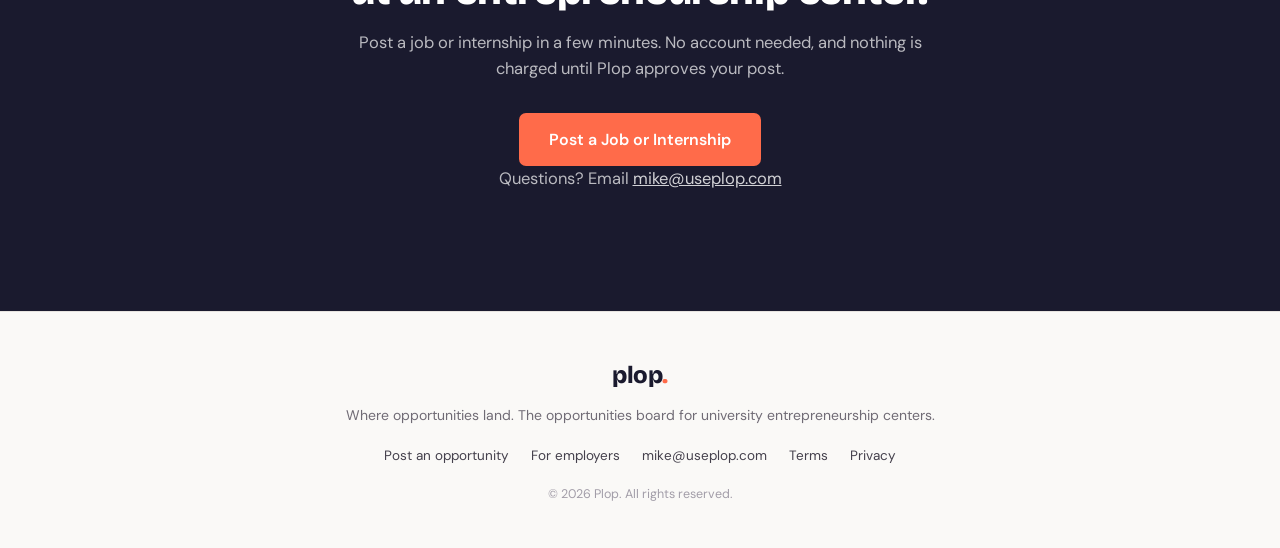
==== commit ee1ca9d7: "Employer page: university logos for Johns Hopkins and Michigan State Co-Authored-By: Claude Fable 5." ====
--- a/employers.html
+++ b/employers.html
@@ -108,8 +108,8 @@
       <a href="https://city.yale.edu/" target="_blank" rel="noopener noreferrer" class="used-by-link"><img src="images/logo-yale.svg" alt="Yale University" class="used-by-logo"></a>
       <a href="https://www.thegarage.northwestern.edu/" target="_blank" rel="noopener noreferrer" class="used-by-link"><img src="images/logo-northwestern.svg" alt="Northwestern University" class="used-by-logo"></a>
       <a href="https://eent.engineering.upenn.edu/" target="_blank" rel="noopener noreferrer" class="used-by-link"><img src="images/logo-penn.svg" alt="University of Pennsylvania" class="used-by-logo"></a>
-      <a href="https://pavacenter.jhu.edu/" target="_blank" rel="noopener noreferrer" class="used-by-link"><img src="images/logo-pava.svg" alt="Pava Marie LaPere Center for Entrepreneurship" class="used-by-logo"></a>
-      <a href="https://entrepreneurship.msu.edu/" target="_blank" rel="noopener noreferrer" class="used-by-link"><img src="images/logo-msu.svg" alt="Burgess Institute for Entrepreneurship and Innovation" class="used-by-logo"></a>
+      <a href="https://pavacenter.jhu.edu/" target="_blank" rel="noopener noreferrer" class="used-by-link"><img src="images/logo-jhu.svg" alt="Johns Hopkins University" class="used-by-logo"></a>
+      <a href="https://entrepreneurship.msu.edu/" target="_blank" rel="noopener noreferrer" class="used-by-link"><img src="images/logo-michigan-state.svg" alt="Michigan State University" class="used-by-logo"></a>
     </div>
   </section>
 
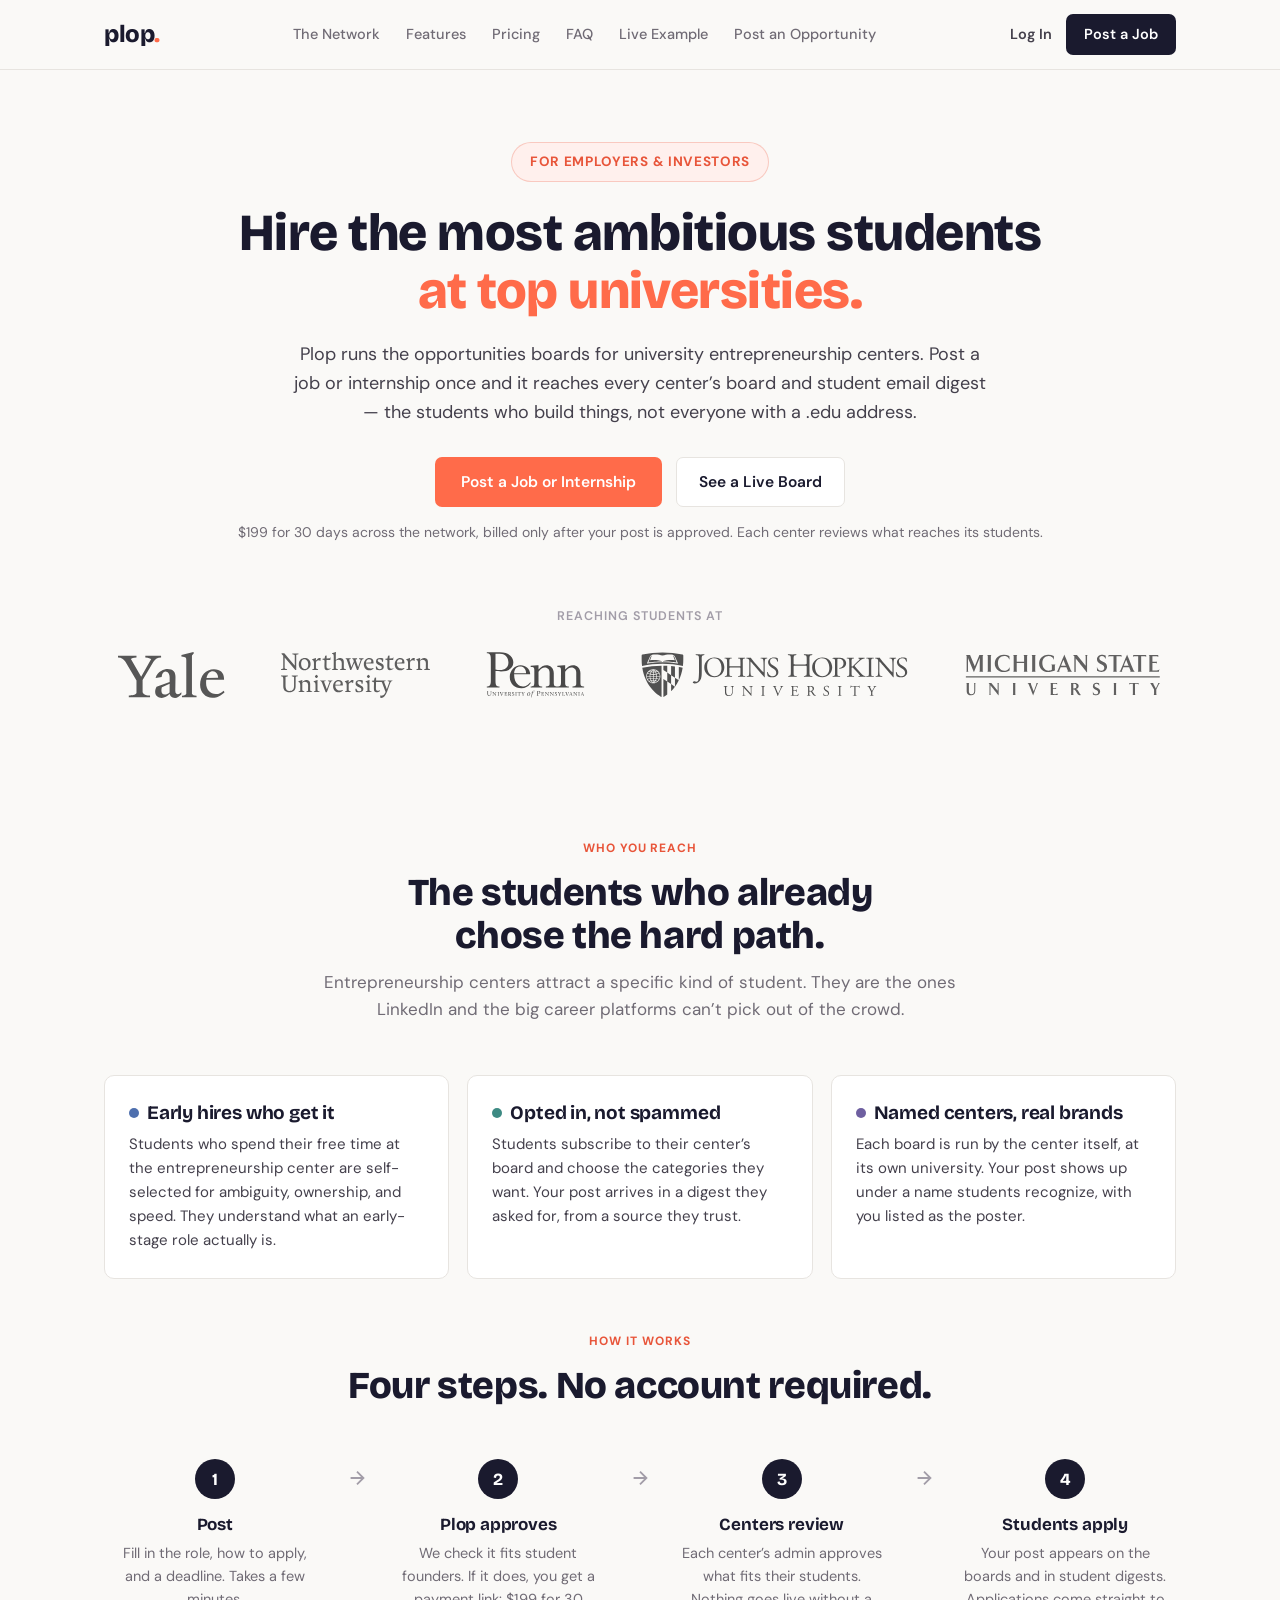
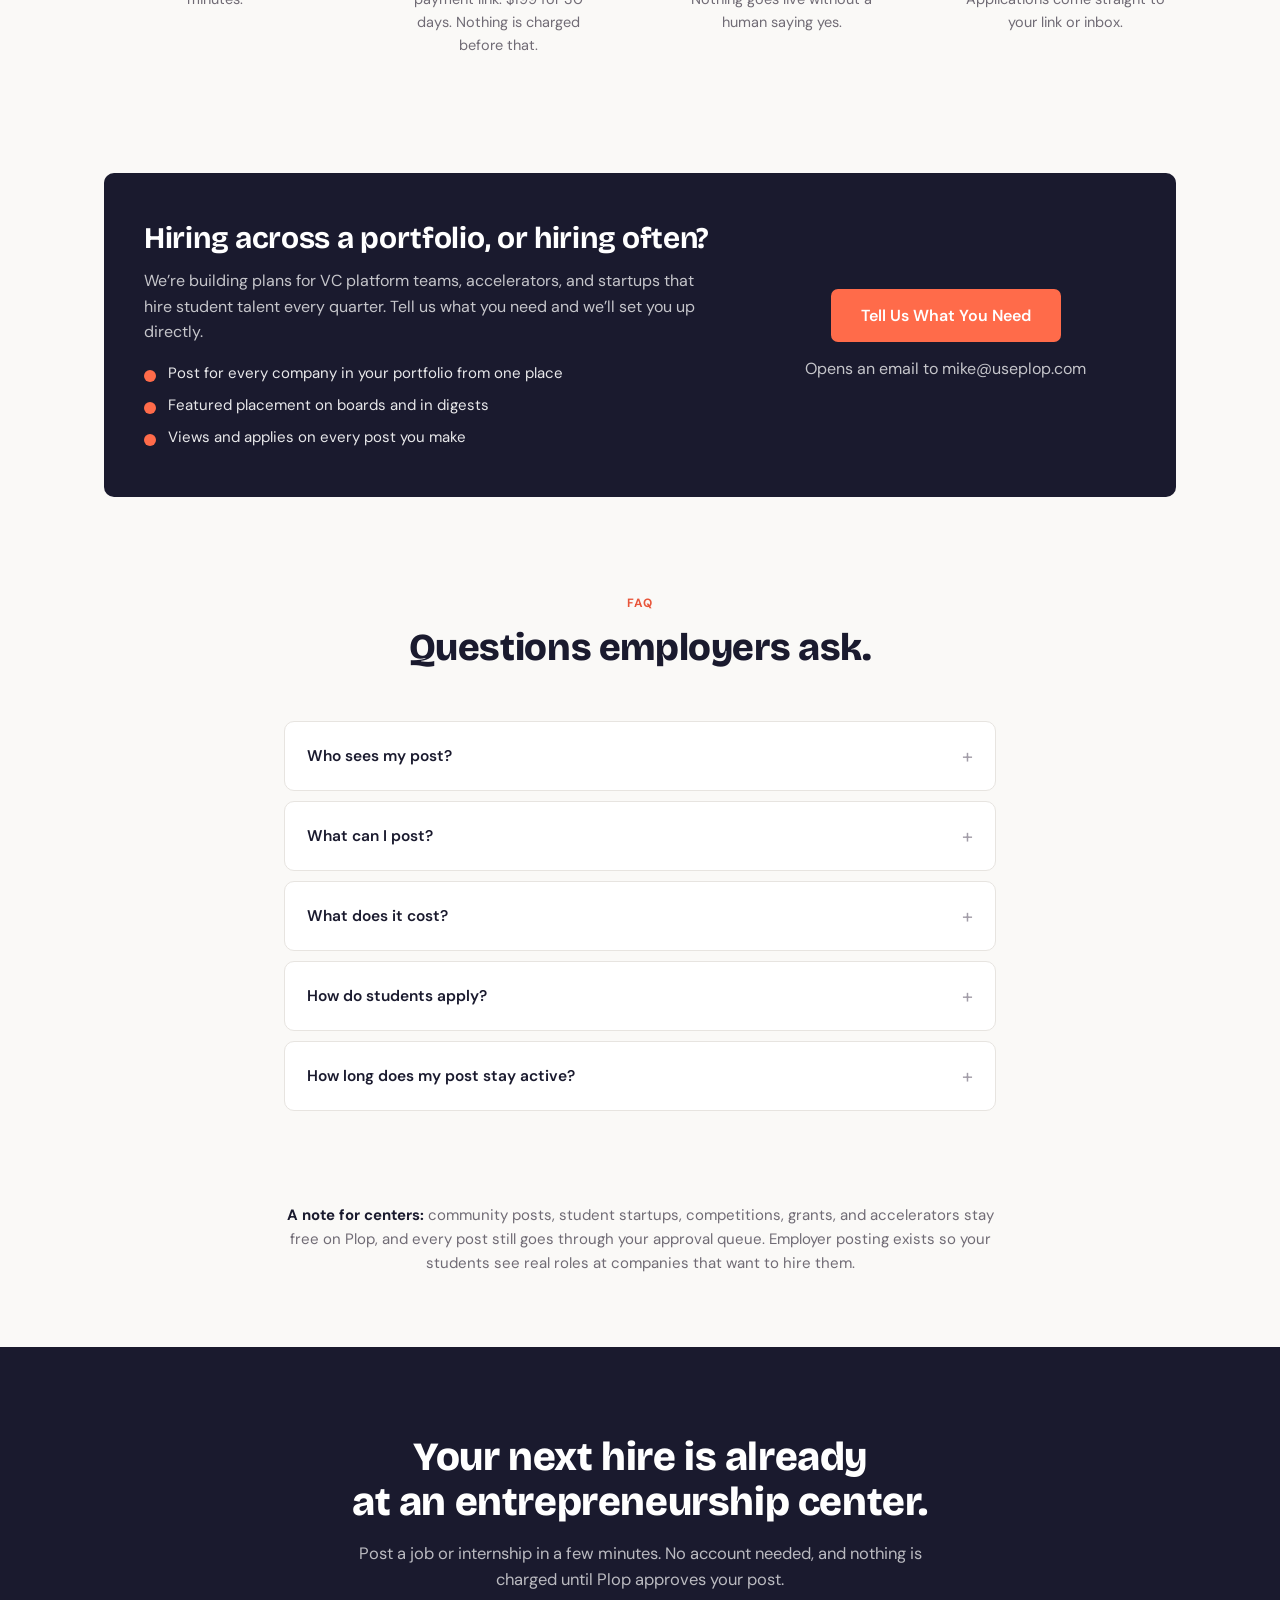
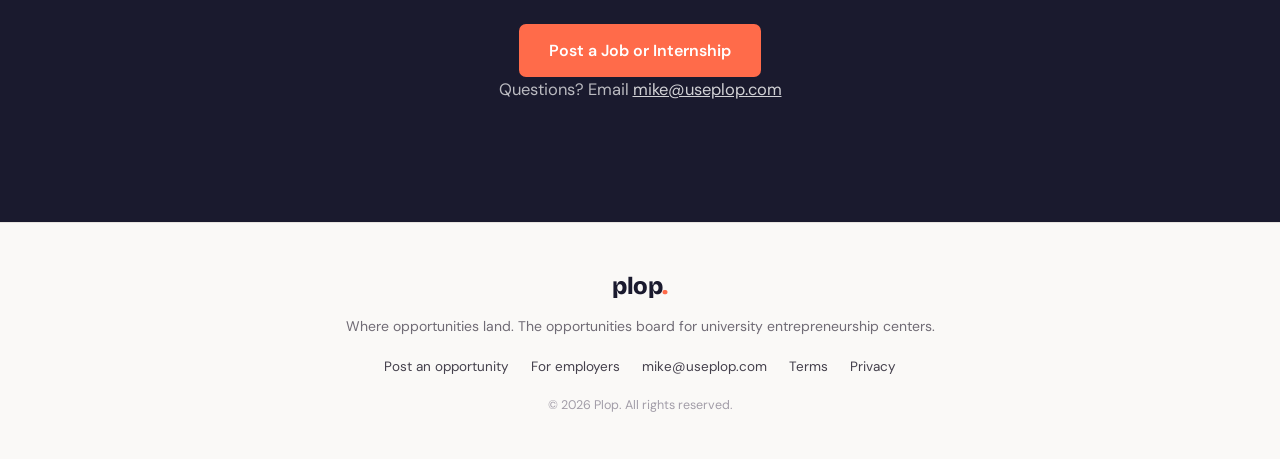
==== commit 1c282706: "Employer FAQ: drop "Does every center show my post?"; posts stay active 30 days Co-Authored-By: Clau" ====
--- a/employers.html
+++ b/employers.html
@@ -208,12 +208,6 @@
         </div>
       </details>
       <details class="faq-item">
-        <summary class="faq-question">Does every center show my post?</summary>
-        <div class="faq-answer">
-          <p>No. Each center&rsquo;s admin decides what fits their students, so a role that suits one campus may be passed over by another. That review is why students trust the board, and it is what makes the applications you do get worth having.</p>
-        </div>
-      </details>
-      <details class="faq-item">
         <summary class="faq-question">What can I post?</summary>
         <div class="faq-answer">
           <p>Jobs and internships, full-time or part-time, remote or on-site. If you run a competition, grant, accelerator, or startup credits program, you can post those too; they are always free.</p>
@@ -232,9 +226,9 @@
         </div>
       </details>
       <details class="faq-item">
-        <summary class="faq-question">How long does a post stay up?</summary>
-        <div class="faq-answer">
-          <p>Until the deadline or expiration date you set when posting. Boards remove expired posts automatically, so students never apply to roles that have closed.</p>
+        <summary class="faq-question">How long does my post stay active?</summary>
+        <div class="faq-answer">
+          <p>30 days. Job posts run 30 days from the day you pay; internships run 30 days from when you post. If you set an application deadline that comes sooner, the post comes down at the deadline so students never apply to a role that has closed.</p>
         </div>
       </details>
     </div>
--- a/style.css
+++ b/style.css
@@ -185,7 +185,7 @@
 }
 
 .hero h1 {
-  font-size: clamp(40px, 5vw, 56px);
+  font-size: clamp(40px, 5vw, 52px);
   font-weight: 800;
   margin-bottom: 20px;
 }
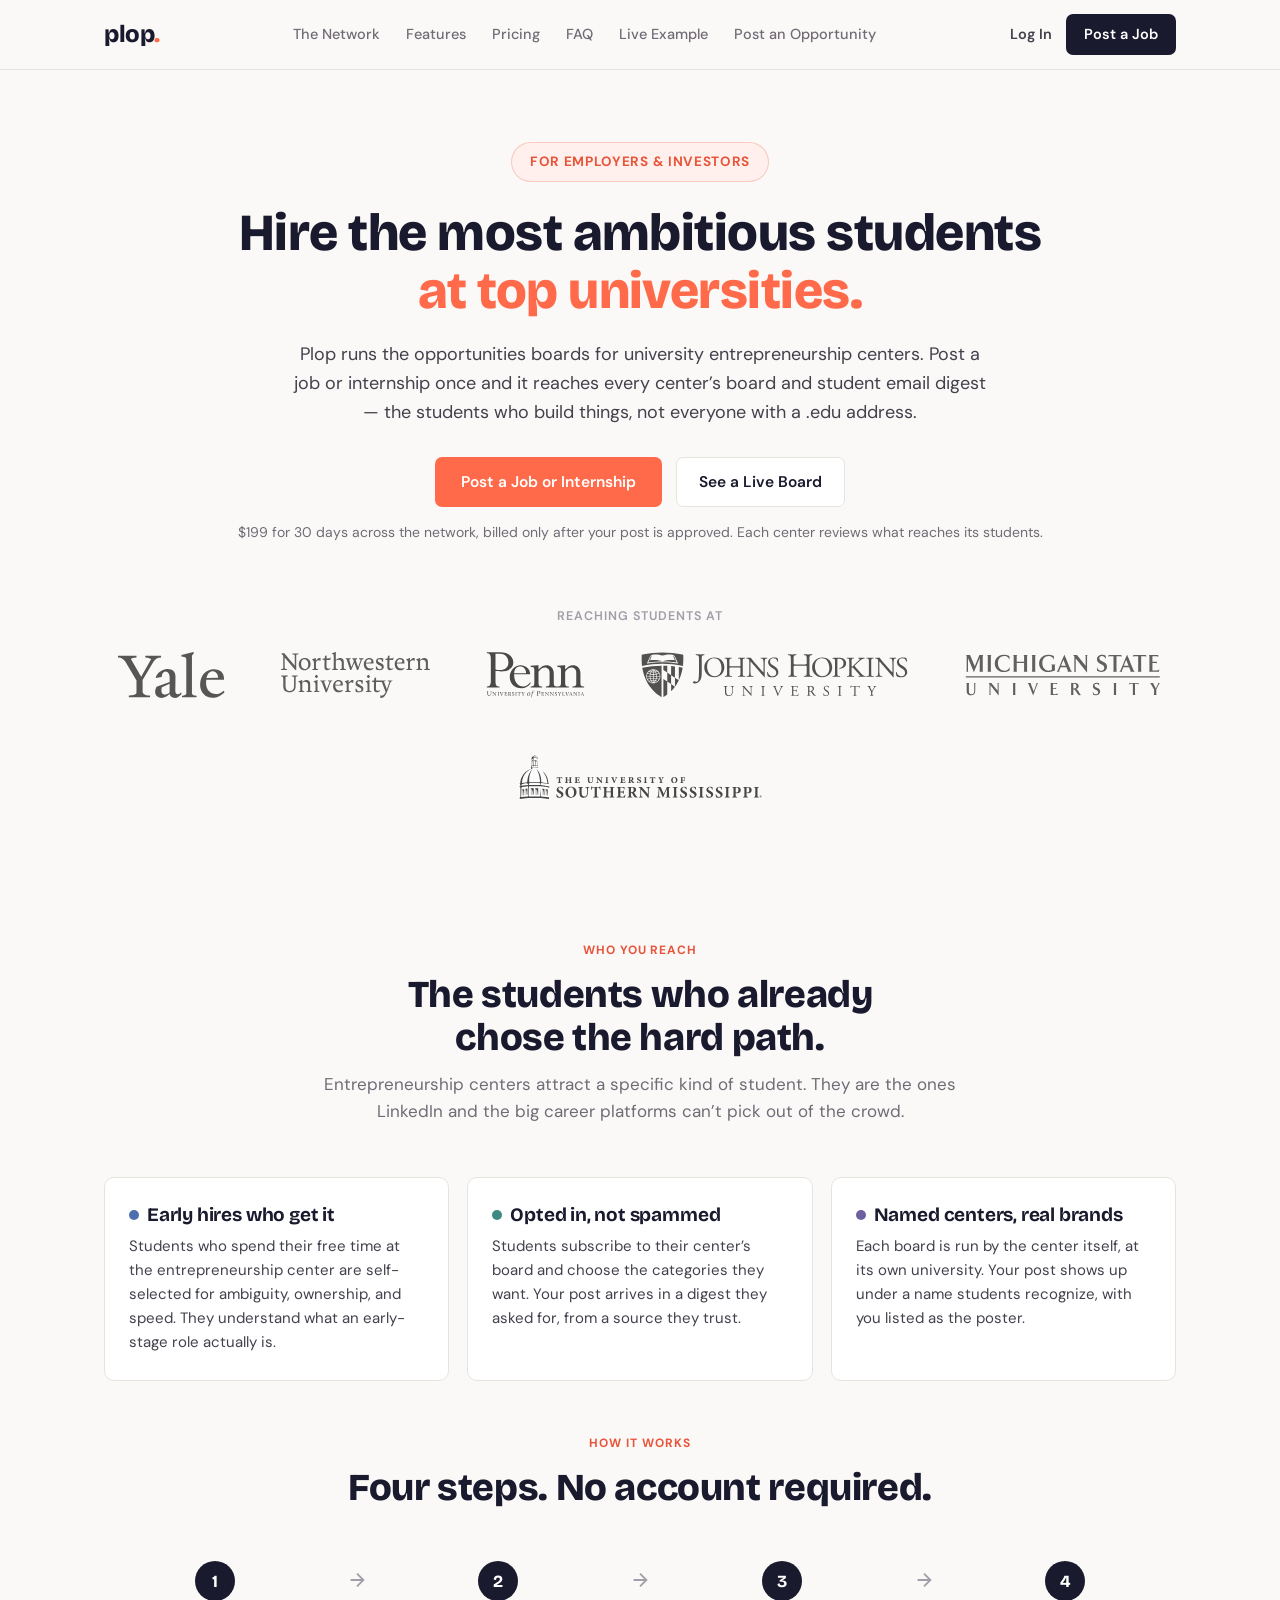
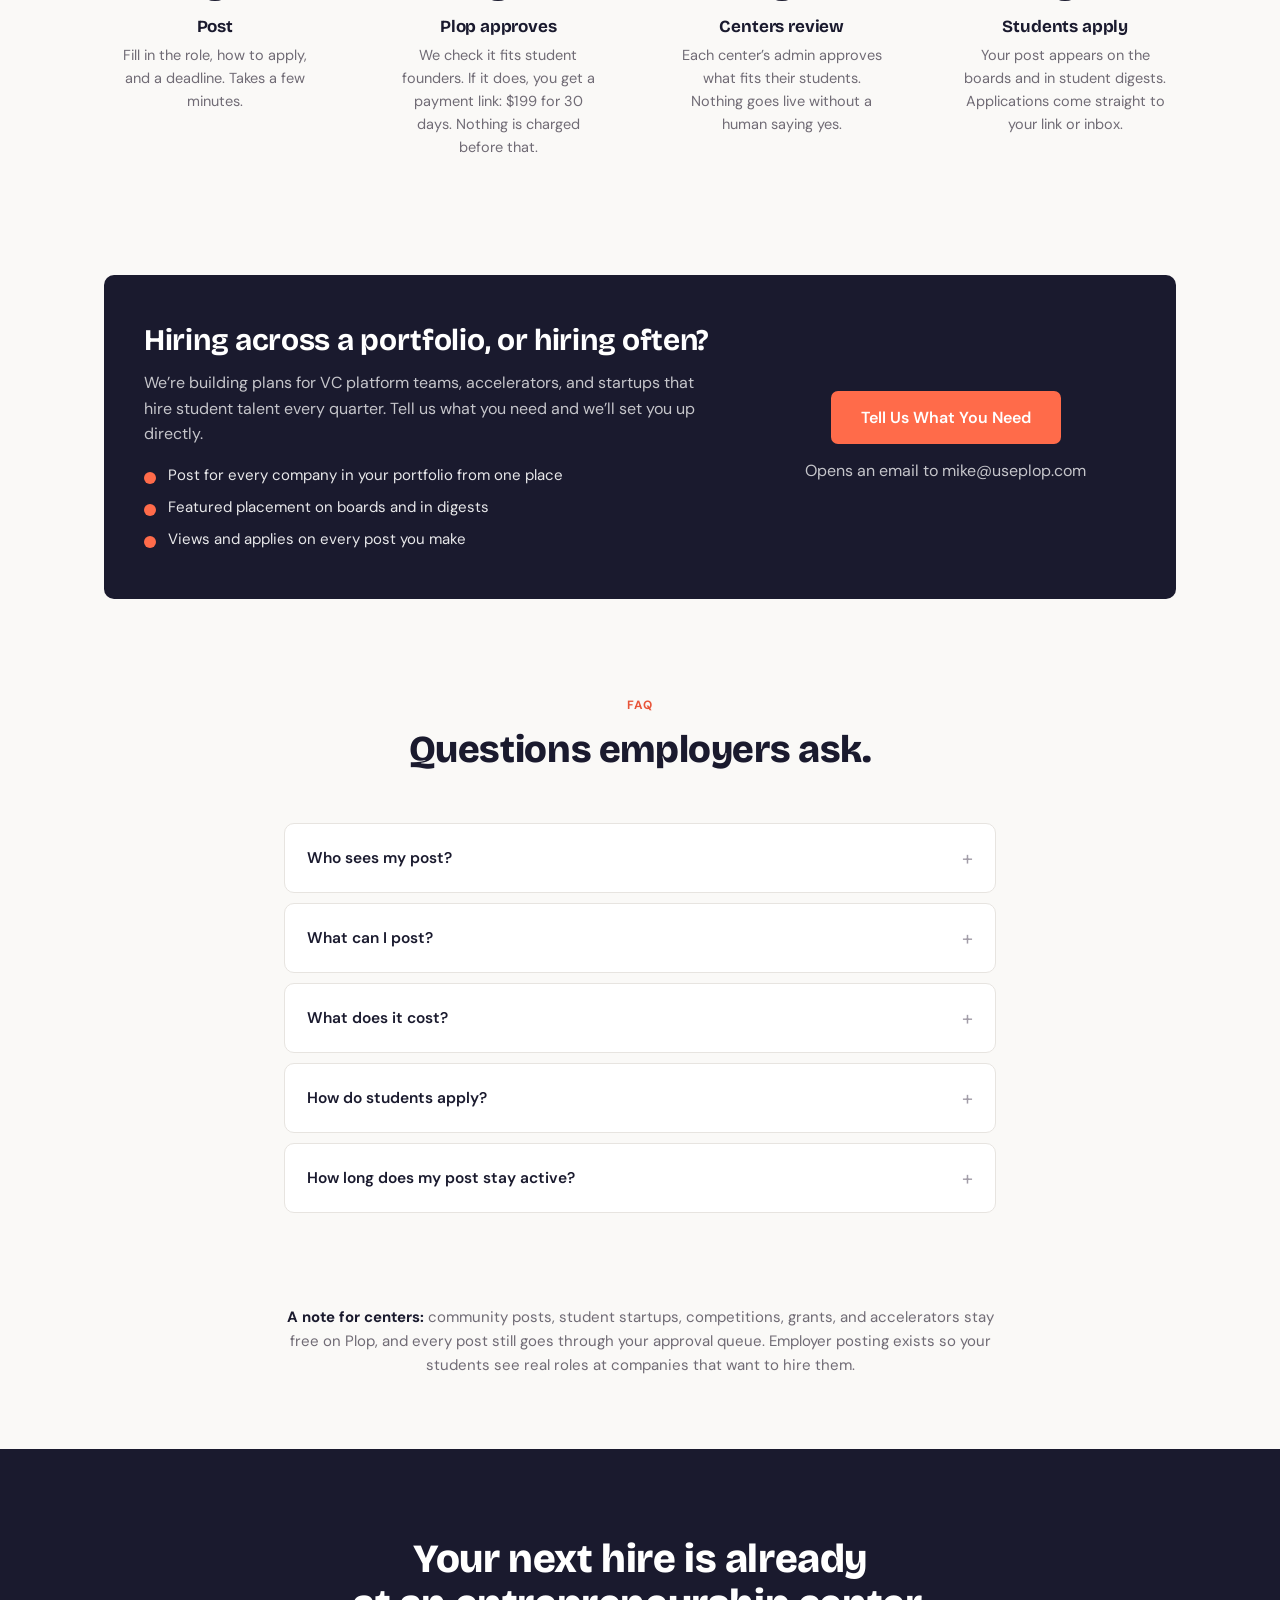
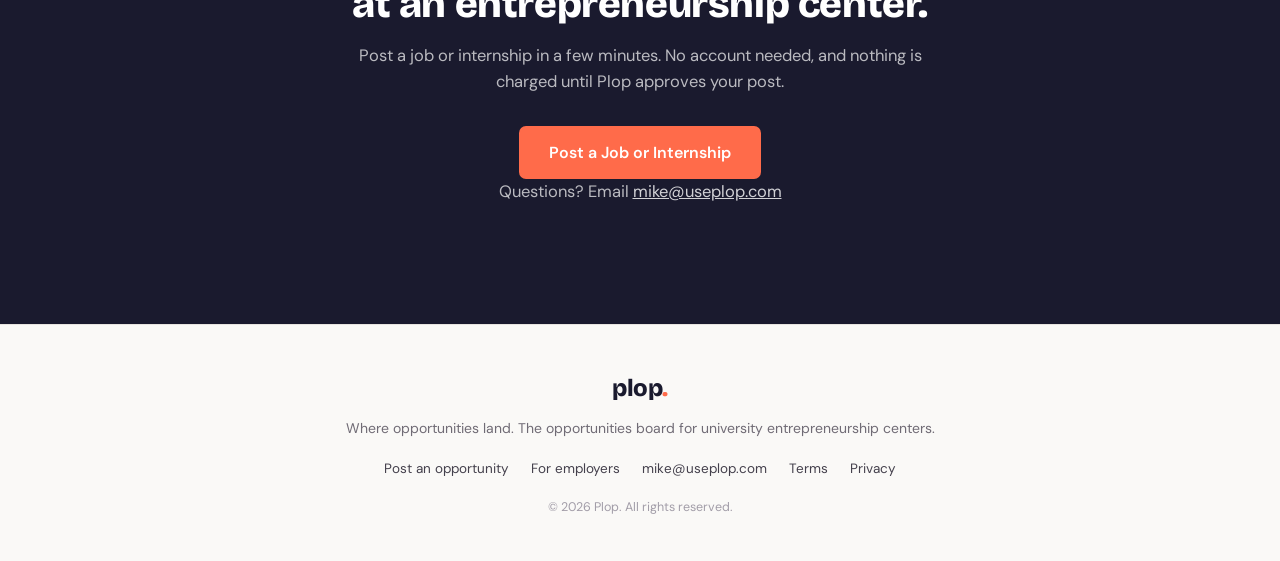
==== commit 5b70919d: "Trusted-by rows: universities only with official logos; add Southern Miss Homepage and GCEC page now" ====
--- a/employers.html
+++ b/employers.html
@@ -66,7 +66,7 @@
       </div>
       <div class="nav-actions">
         <a href="https://app.useplop.com/login" class="nav-login">Log In</a>
-        <a href="https://app.useplop.com/submit" class="nav-cta">Post a Job</a>
+        <a href="https://app.useplop.com/post-job" class="nav-cta">Post a Job</a>
         <button class="nav-menu-btn" type="button" aria-label="Open menu" aria-expanded="false" aria-controls="mobile-menu">
           <svg width="22" height="22" viewBox="0 0 24 24" fill="none" stroke="currentColor" stroke-width="2" stroke-linecap="round" aria-hidden="true">
             <line class="menu-line-1" x1="4" y1="7" x2="20" y2="7"/>
@@ -94,7 +94,7 @@
       <h1>Hire the most ambitious students<br><span class="hero-highlight">at top universities.</span></h1>
       <p class="hero-subtitle">Plop runs the opportunities boards for university entrepreneurship centers. Post a job or internship once and it reaches every center&rsquo;s board and student email digest &mdash; the students who build things, not everyone with a .edu address.</p>
       <div class="hero-actions">
-        <a href="https://app.useplop.com/submit" class="btn-primary">Post a Job or Internship</a>
+        <a href="https://app.useplop.com/post-job" class="btn-primary">Post a Job or Internship</a>
         <a href="https://board.useplop.com" class="btn-ghost">See a Live Board</a>
       </div>
       <p class="hero-note">$199 for 30 days across the network, billed only after your post is approved. Each center reviews what reaches its students.</p>
@@ -110,6 +110,7 @@
       <a href="https://eent.engineering.upenn.edu/" target="_blank" rel="noopener noreferrer" class="used-by-link"><img src="images/logo-penn.svg" alt="University of Pennsylvania" class="used-by-logo"></a>
       <a href="https://pavacenter.jhu.edu/" target="_blank" rel="noopener noreferrer" class="used-by-link"><img src="images/logo-jhu.svg" alt="Johns Hopkins University" class="used-by-logo"></a>
       <a href="https://entrepreneurship.msu.edu/" target="_blank" rel="noopener noreferrer" class="used-by-link"><img src="images/logo-michigan-state.svg" alt="Michigan State University" class="used-by-logo"></a>
+      <a href="https://www.usm.edu/business/hatchery/index.php" target="_blank" rel="noopener noreferrer" class="used-by-link"><img src="images/logo-southern-miss.svg" alt="The University of Southern Mississippi" class="used-by-logo"></a>
     </div>
   </section>
 
@@ -242,7 +243,7 @@
       <h2>Your next hire is already<br>at an entrepreneurship center.</h2>
       <p>Post a job or internship in a few minutes. No account needed, and nothing is charged until Plop approves your post.</p>
       <div class="cta-actions">
-        <a href="https://app.useplop.com/submit" class="btn-cta">Post a Job or Internship</a>
+        <a href="https://app.useplop.com/post-job" class="btn-cta">Post a Job or Internship</a>
       </div>
       <p class="cta-note">Questions? Email <a href="mailto:mike@useplop.com">mike@useplop.com</a></p>
     </div>
--- a/style.css
+++ b/style.css
@@ -366,6 +366,7 @@
 
 .chip-competition { --dot: var(--dot-competition); }
 .chip-internship { --dot: var(--dot-internship); }
+.chip-accelerator { --dot: var(--dot-accelerator); }
 .chip-credits { --dot: var(--dot-credits); }
 .chip-grant { --dot: var(--dot-grant); }
 
@@ -412,6 +413,60 @@
 }
 
 .used-by-link { display: inline-flex; }
+
+/* Testimonial */
+.testimonial { padding: 0 24px 84px; }
+.testimonial-card {
+  max-width: 760px;
+  margin: 0 auto;
+  padding: 40px 44px 34px;
+  background: var(--surface);
+  border: 1px solid var(--line);
+  border-radius: var(--radius);
+  position: relative;
+}
+.testimonial-card::before {
+  content: '\201C';
+  position: absolute;
+  top: 6px;
+  left: 28px;
+  font-family: 'Bricolage Grotesque', sans-serif;
+  font-size: 84px;
+  line-height: 1;
+  color: var(--accent);
+  opacity: 0.55;
+}
+.testimonial-card blockquote { margin: 0; }
+.testimonial-card blockquote p {
+  font-family: 'Bricolage Grotesque', sans-serif;
+  font-weight: 600;
+  font-size: 22px;
+  line-height: 1.4;
+  letter-spacing: -0.01em;
+  color: var(--ink);
+  margin: 0;
+}
+.testimonial-card figcaption {
+  display: flex;
+  align-items: center;
+  gap: 14px;
+  margin-top: 24px;
+  padding-top: 20px;
+  border-top: 1px solid var(--line);
+  font-size: 14px;
+  color: var(--muted);
+}
+.testimonial-card figcaption strong { display: block; color: var(--ink); font-weight: 600; }
+.testimonial-logo { height: 34px; width: auto; flex-shrink: 0; }
+@media (max-width: 640px) {
+  .testimonial { padding-bottom: 56px; }
+  .testimonial-card { padding: 30px 22px 24px; }
+  .testimonial-card::before { font-size: 64px; left: 16px; top: 2px; }
+  .testimonial-card blockquote p { font-size: 18px; }
+  .testimonial-card figcaption { flex-direction: column; align-items: flex-start; gap: 10px; }
+  .testimonial-logo { height: 28px; }
+}
+
 
 .used-by-logo {
   height: 46px;
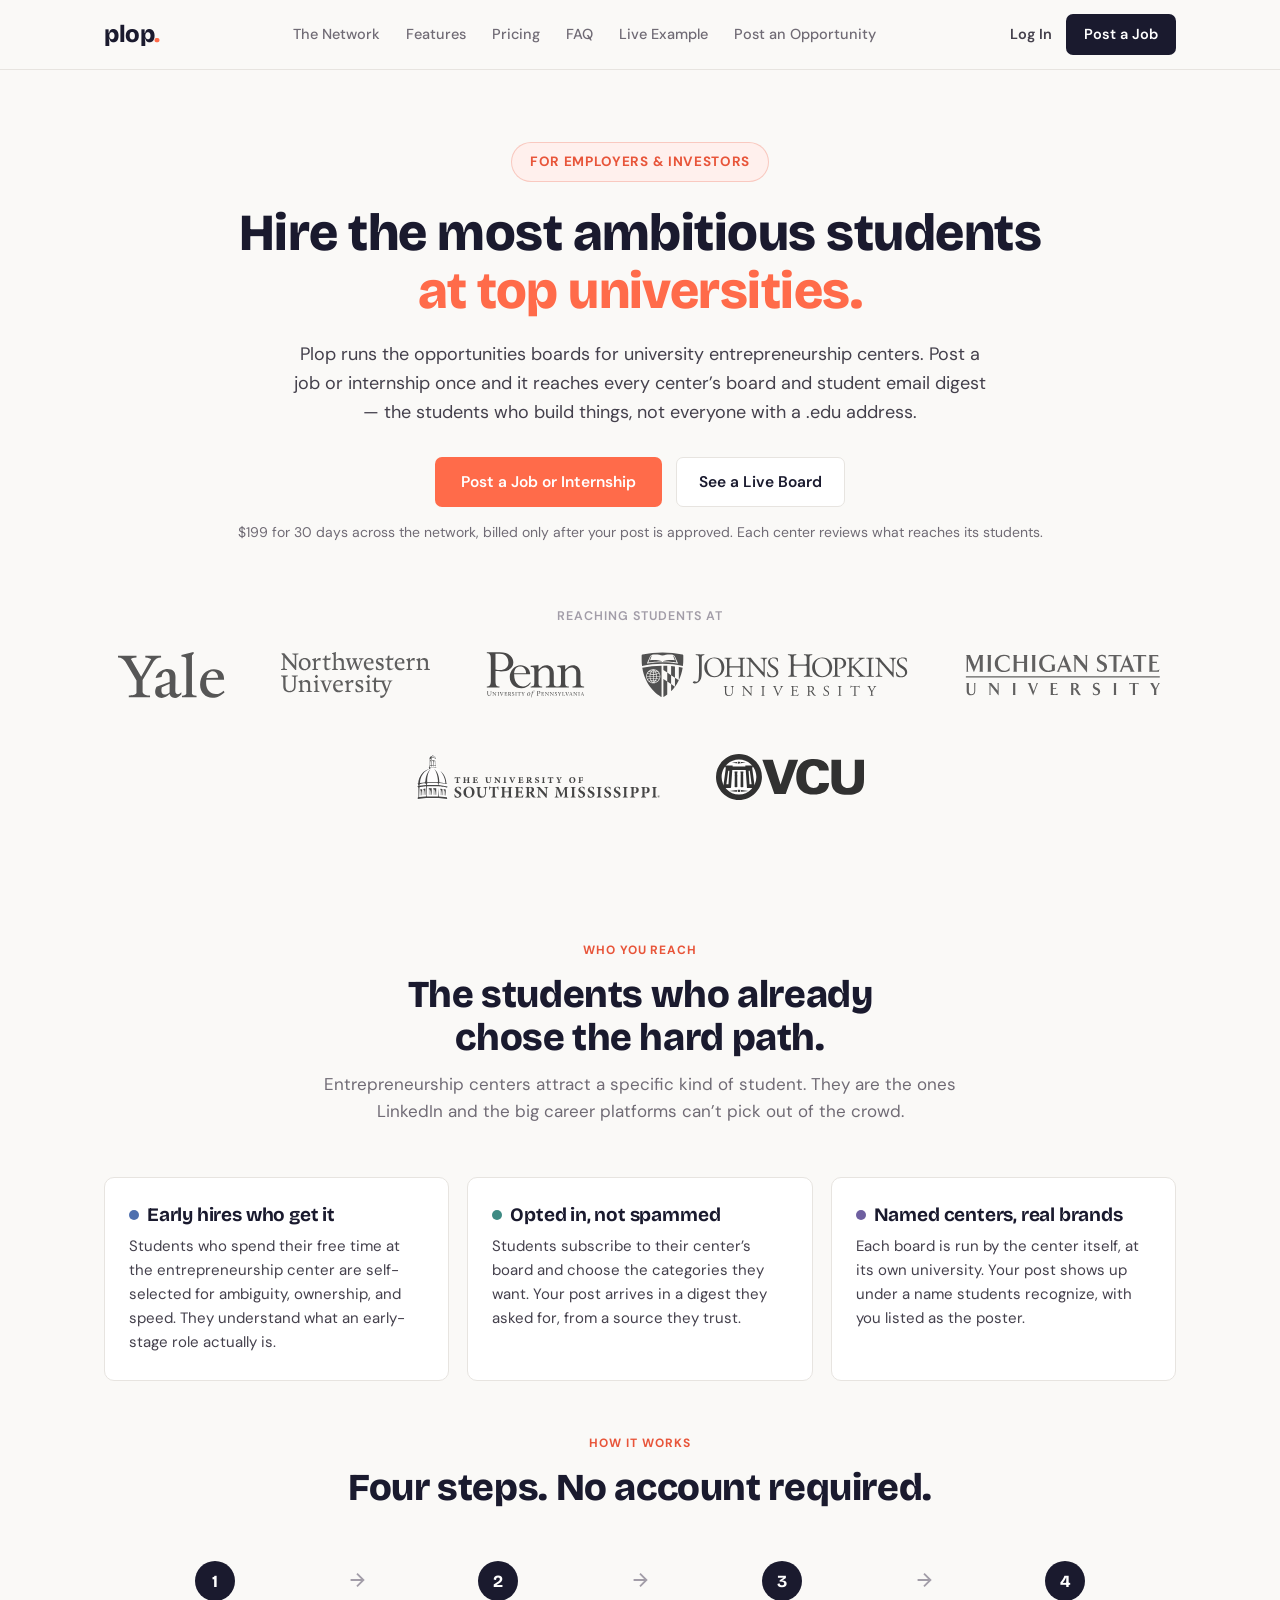
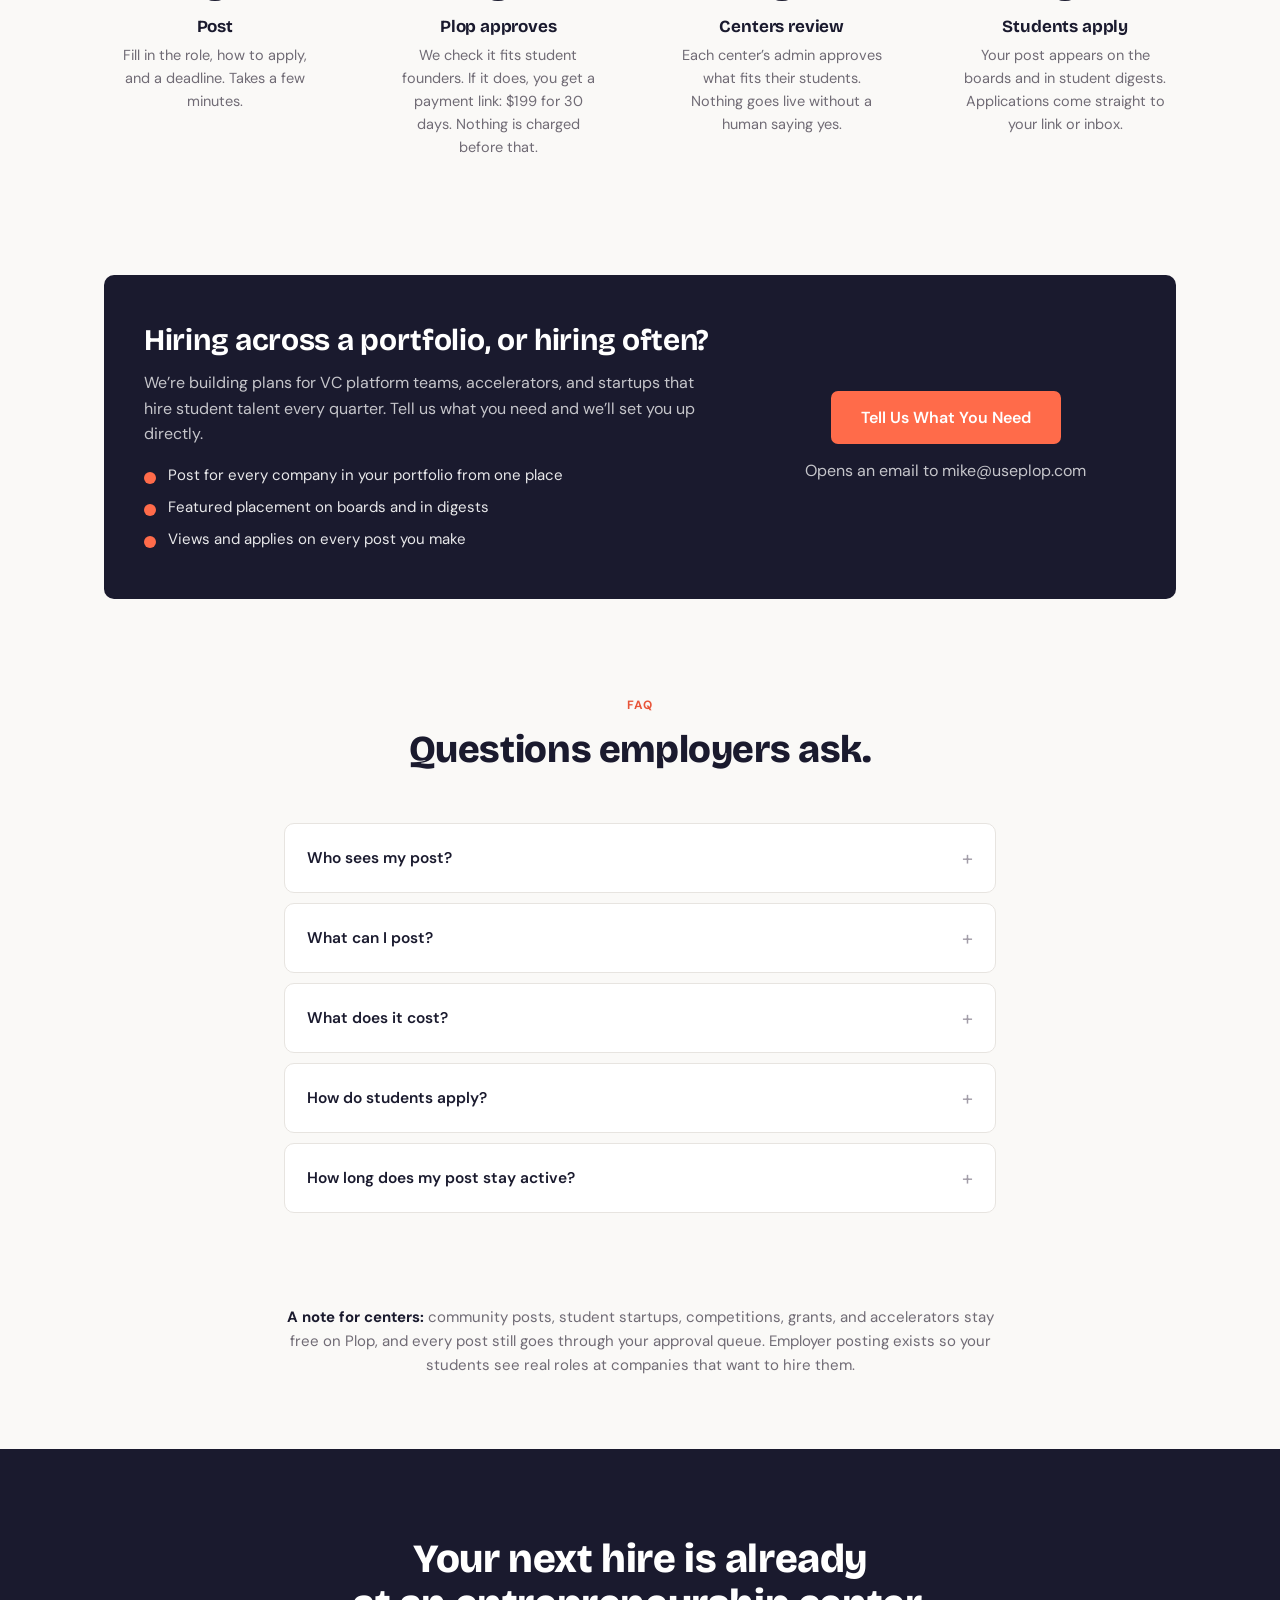
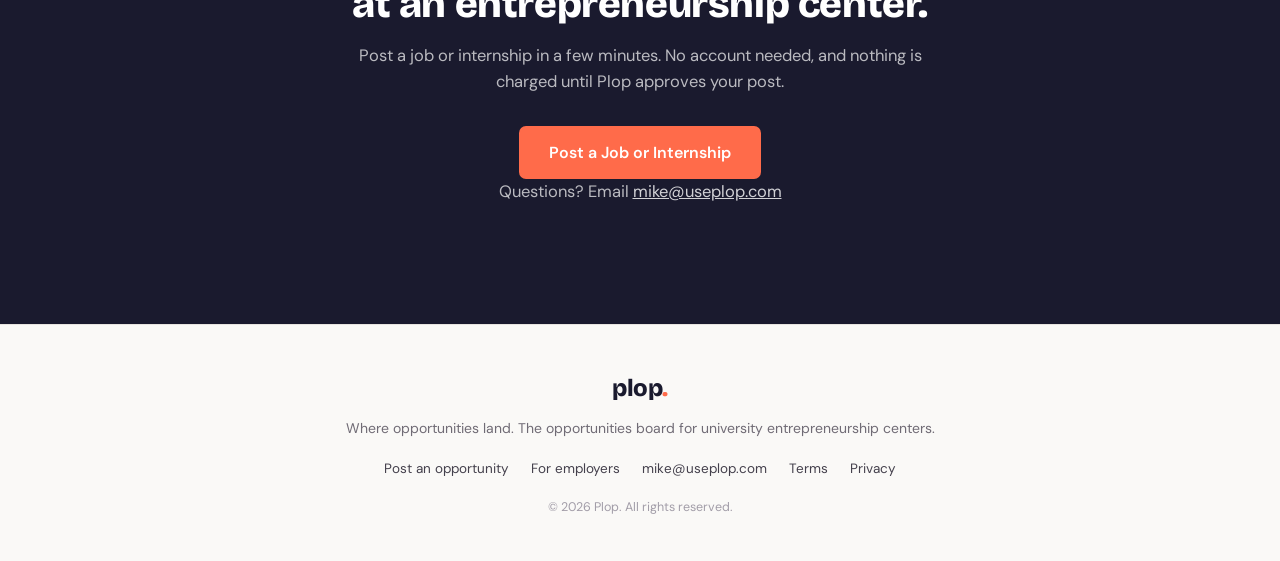
==== commit 7ba48637: "Trusted-by rows: add VCU Co-Authored-By: Claude Fable 5.2 <noreply@anthropic.com>" ====
--- a/employers.html
+++ b/employers.html
@@ -111,6 +111,7 @@
       <a href="https://pavacenter.jhu.edu/" target="_blank" rel="noopener noreferrer" class="used-by-link"><img src="images/logo-jhu.svg" alt="Johns Hopkins University" class="used-by-logo"></a>
       <a href="https://entrepreneurship.msu.edu/" target="_blank" rel="noopener noreferrer" class="used-by-link"><img src="images/logo-michigan-state.svg" alt="Michigan State University" class="used-by-logo"></a>
       <a href="https://www.usm.edu/business/hatchery/index.php" target="_blank" rel="noopener noreferrer" class="used-by-link"><img src="images/logo-southern-miss.svg" alt="The University of Southern Mississippi" class="used-by-logo"></a>
+      <a href="https://davincicenter.vcu.edu/" target="_blank" rel="noopener noreferrer" class="used-by-link"><img src="images/logo-vcu.svg" alt="Virginia Commonwealth University" class="used-by-logo"></a>
     </div>
   </section>
 
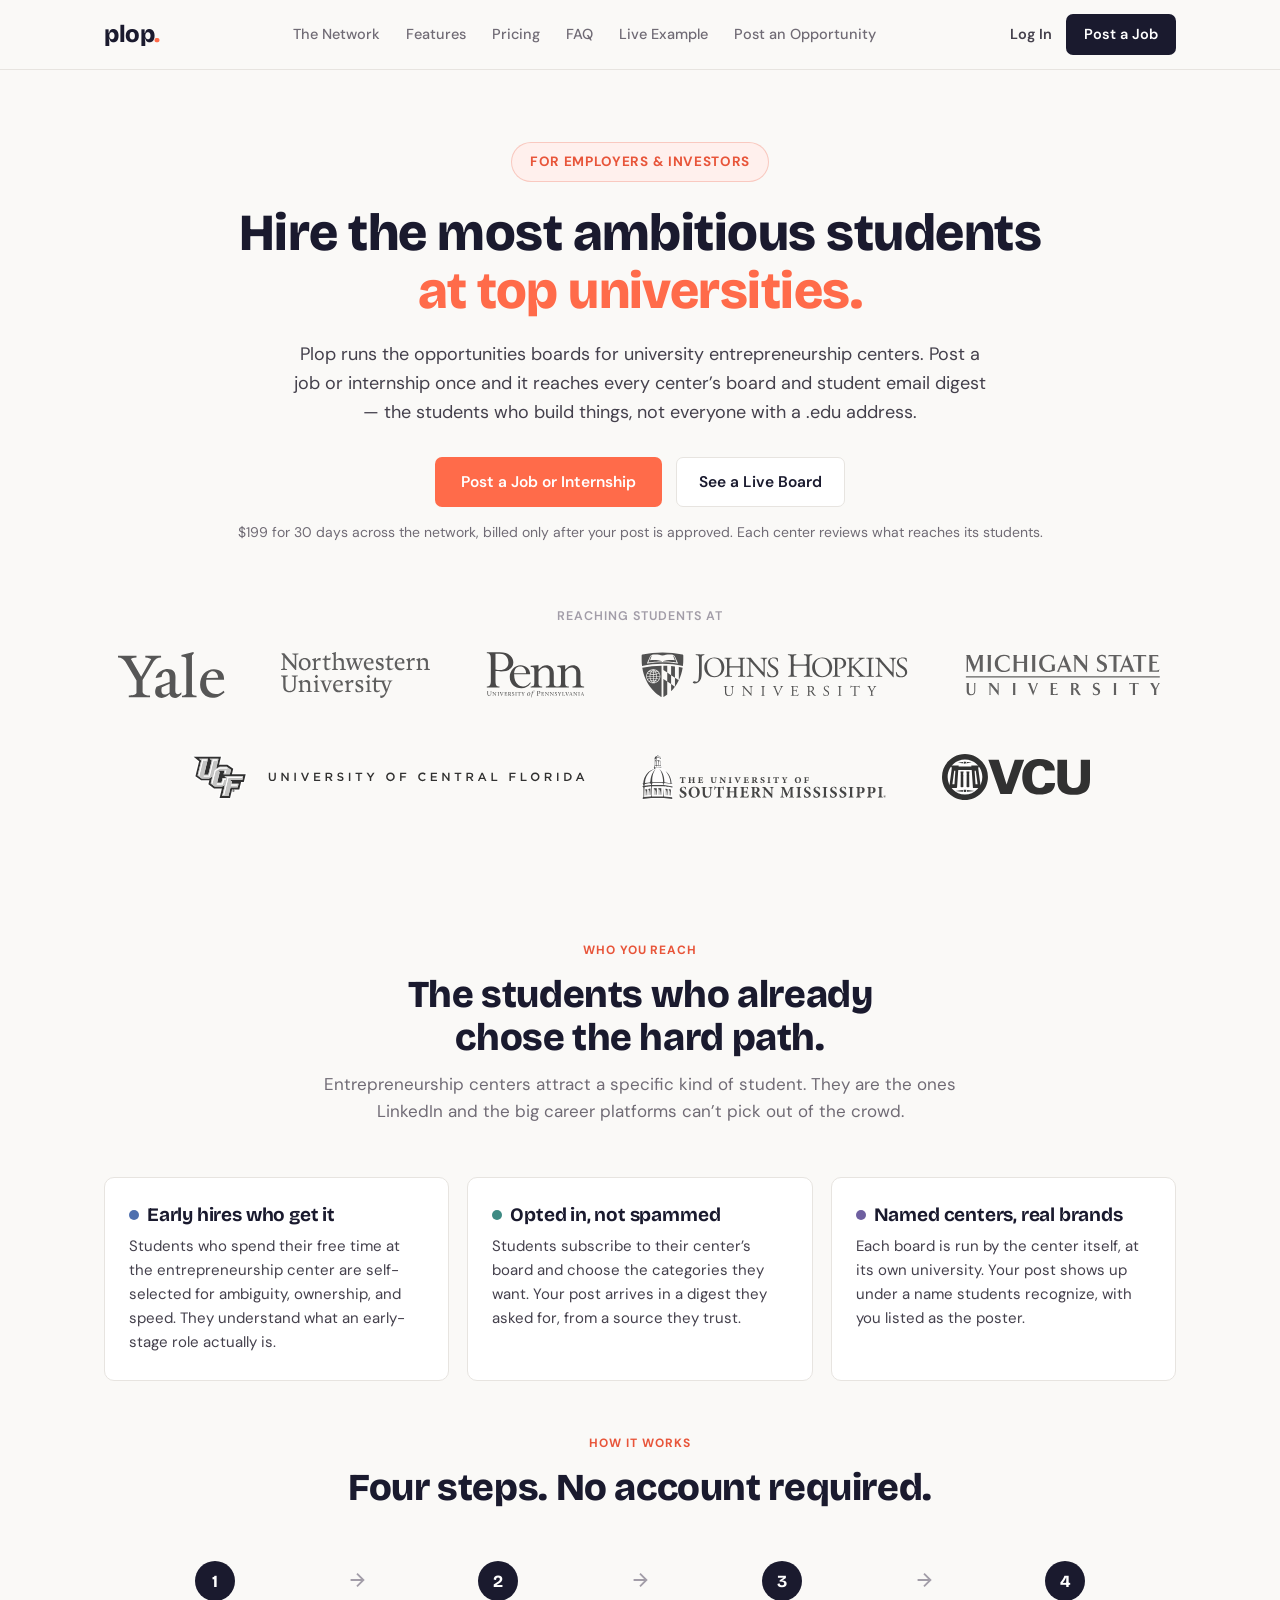
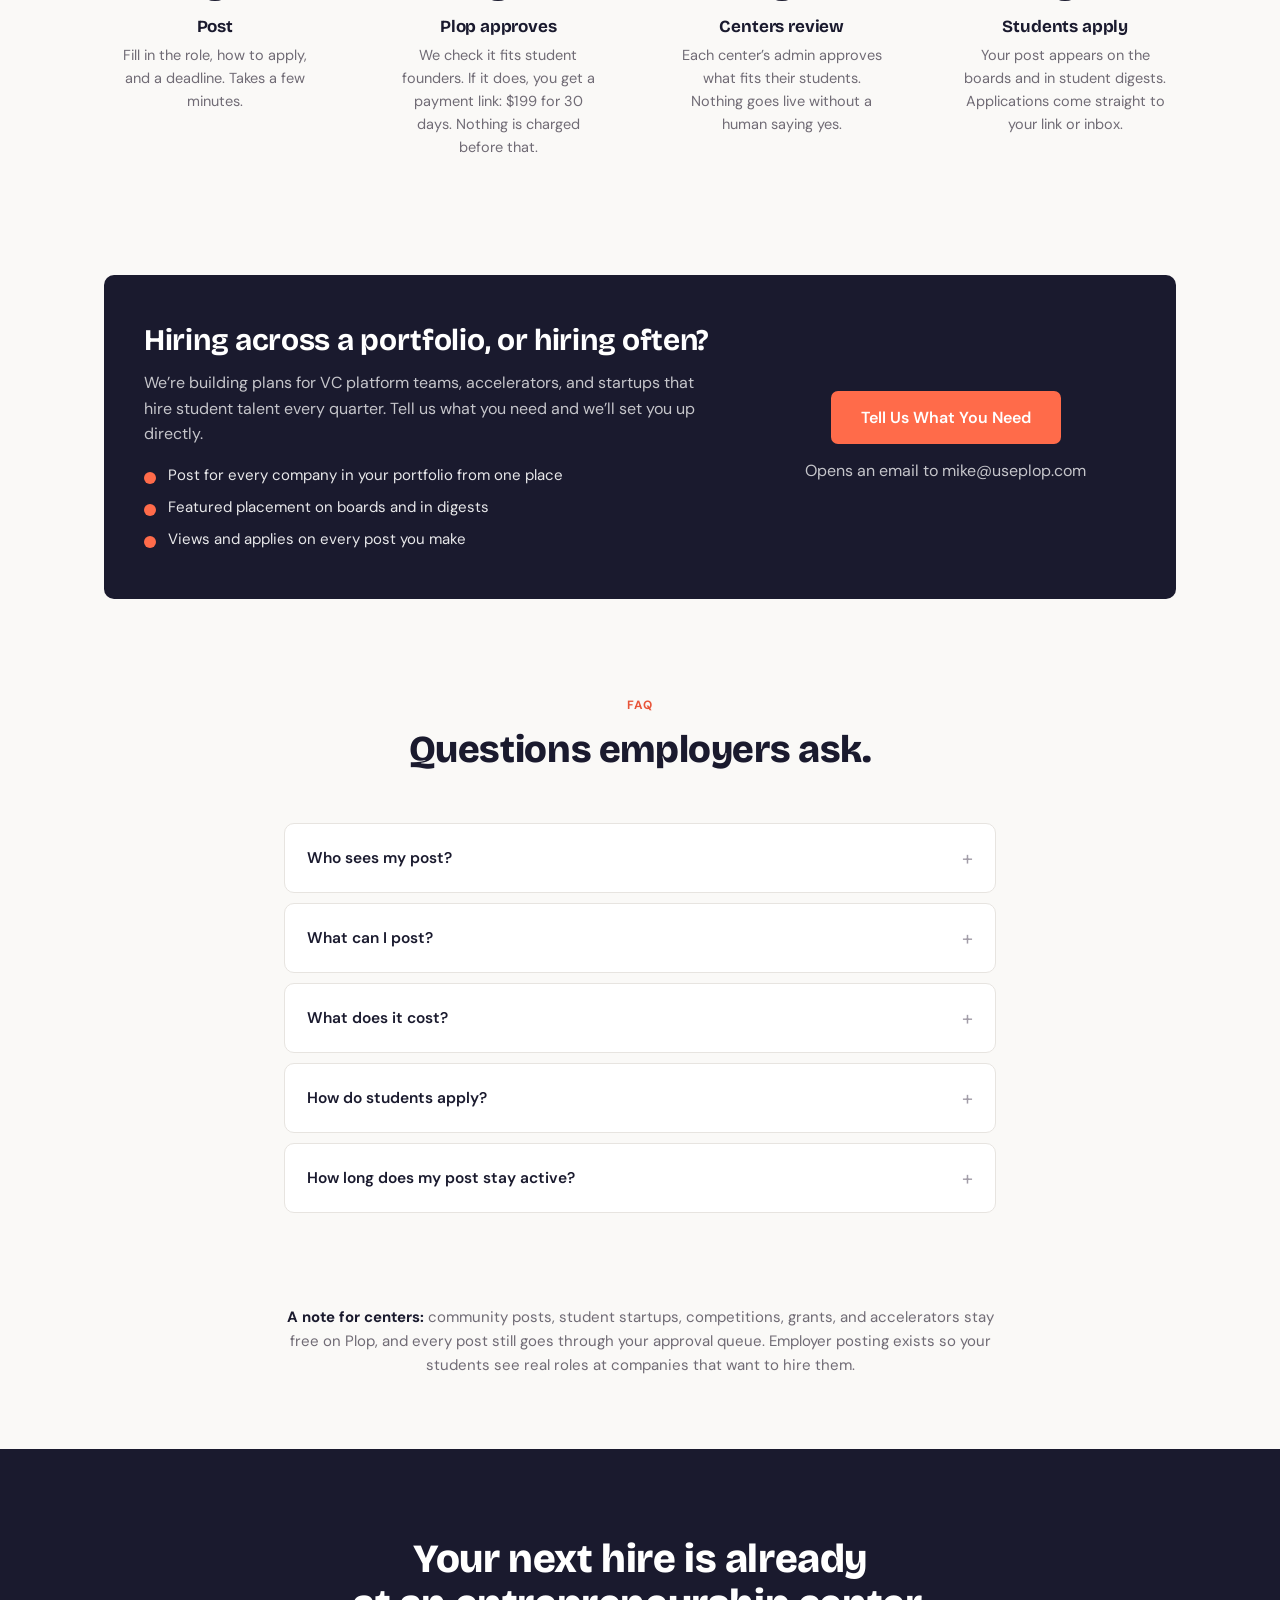
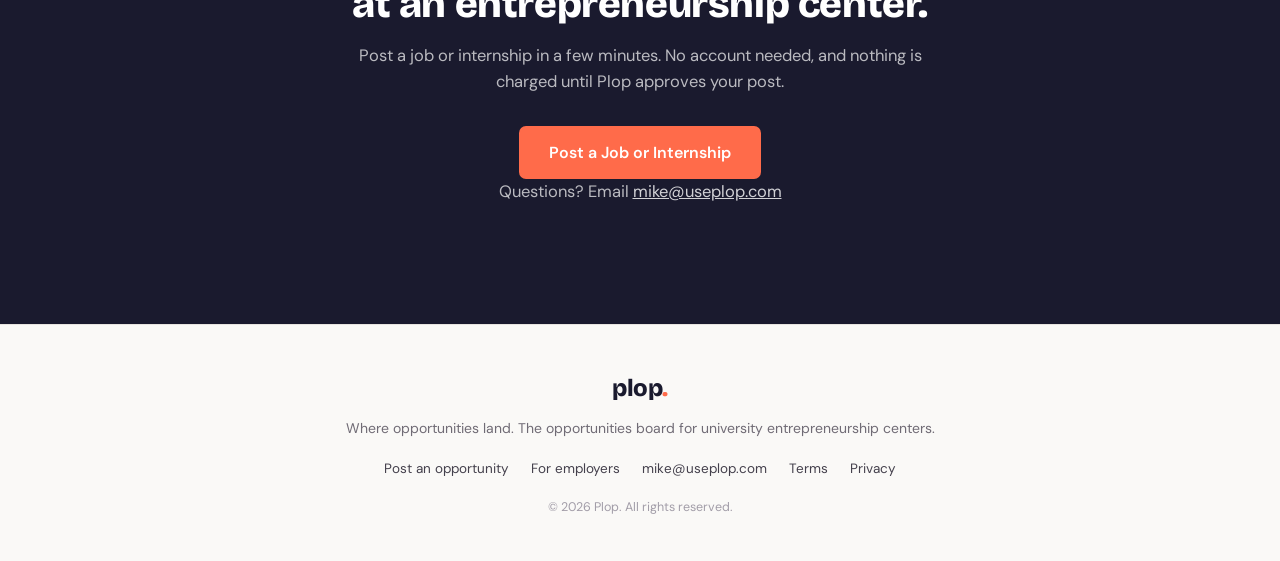
==== commit deeaa2b6: "Trusted-by rows: add UCF Co-Authored-By: Claude Fable 5.2 <noreply@anthropic.com>" ====
--- a/employers.html
+++ b/employers.html
@@ -110,6 +110,7 @@
       <a href="https://eent.engineering.upenn.edu/" target="_blank" rel="noopener noreferrer" class="used-by-link"><img src="images/logo-penn.svg" alt="University of Pennsylvania" class="used-by-logo"></a>
       <a href="https://pavacenter.jhu.edu/" target="_blank" rel="noopener noreferrer" class="used-by-link"><img src="images/logo-jhu.svg" alt="Johns Hopkins University" class="used-by-logo"></a>
       <a href="https://entrepreneurship.msu.edu/" target="_blank" rel="noopener noreferrer" class="used-by-link"><img src="images/logo-michigan-state.svg" alt="Michigan State University" class="used-by-logo"></a>
+      <a href="https://cel.ucf.edu/" target="_blank" rel="noopener noreferrer" class="used-by-link"><img src="images/logo-ucf.svg" alt="University of Central Florida" class="used-by-logo"></a>
       <a href="https://www.usm.edu/business/hatchery/index.php" target="_blank" rel="noopener noreferrer" class="used-by-link"><img src="images/logo-southern-miss.svg" alt="The University of Southern Mississippi" class="used-by-logo"></a>
       <a href="https://davincicenter.vcu.edu/" target="_blank" rel="noopener noreferrer" class="used-by-link"><img src="images/logo-vcu.svg" alt="Virginia Commonwealth University" class="used-by-logo"></a>
     </div>
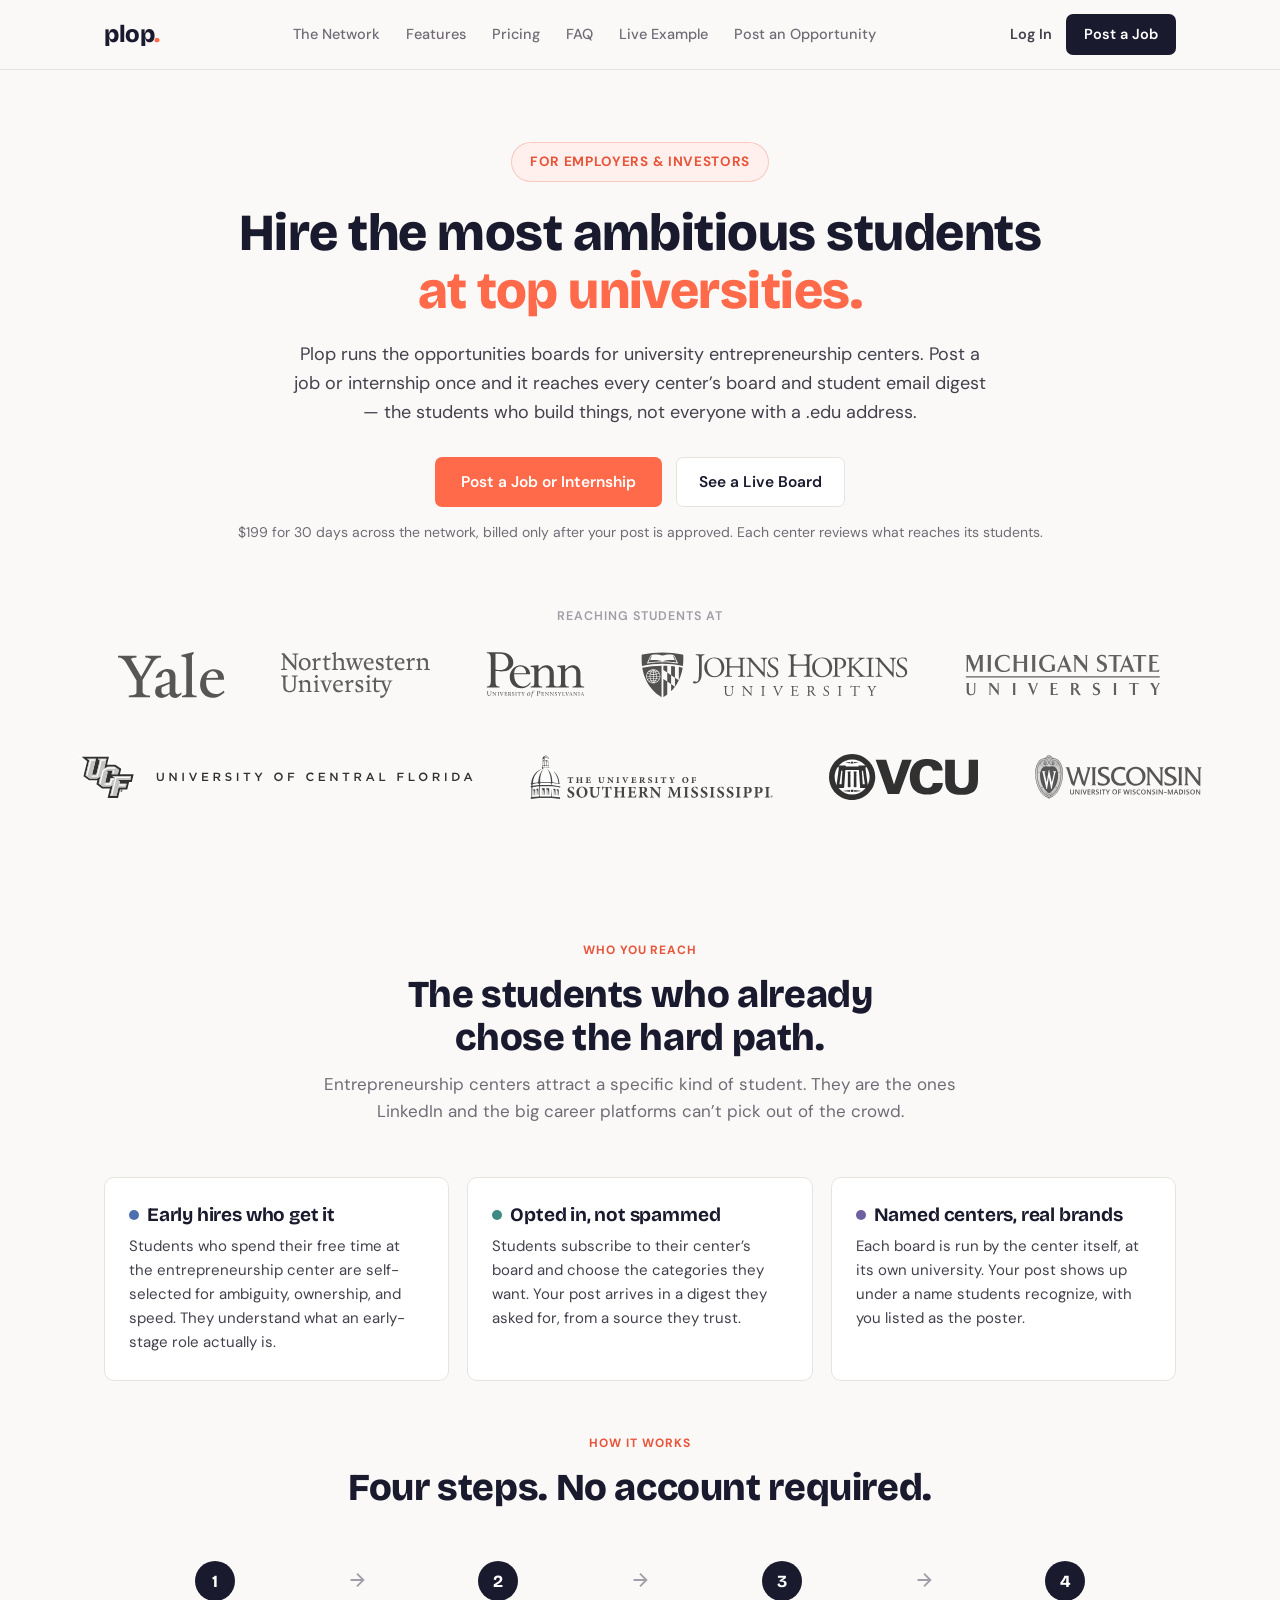
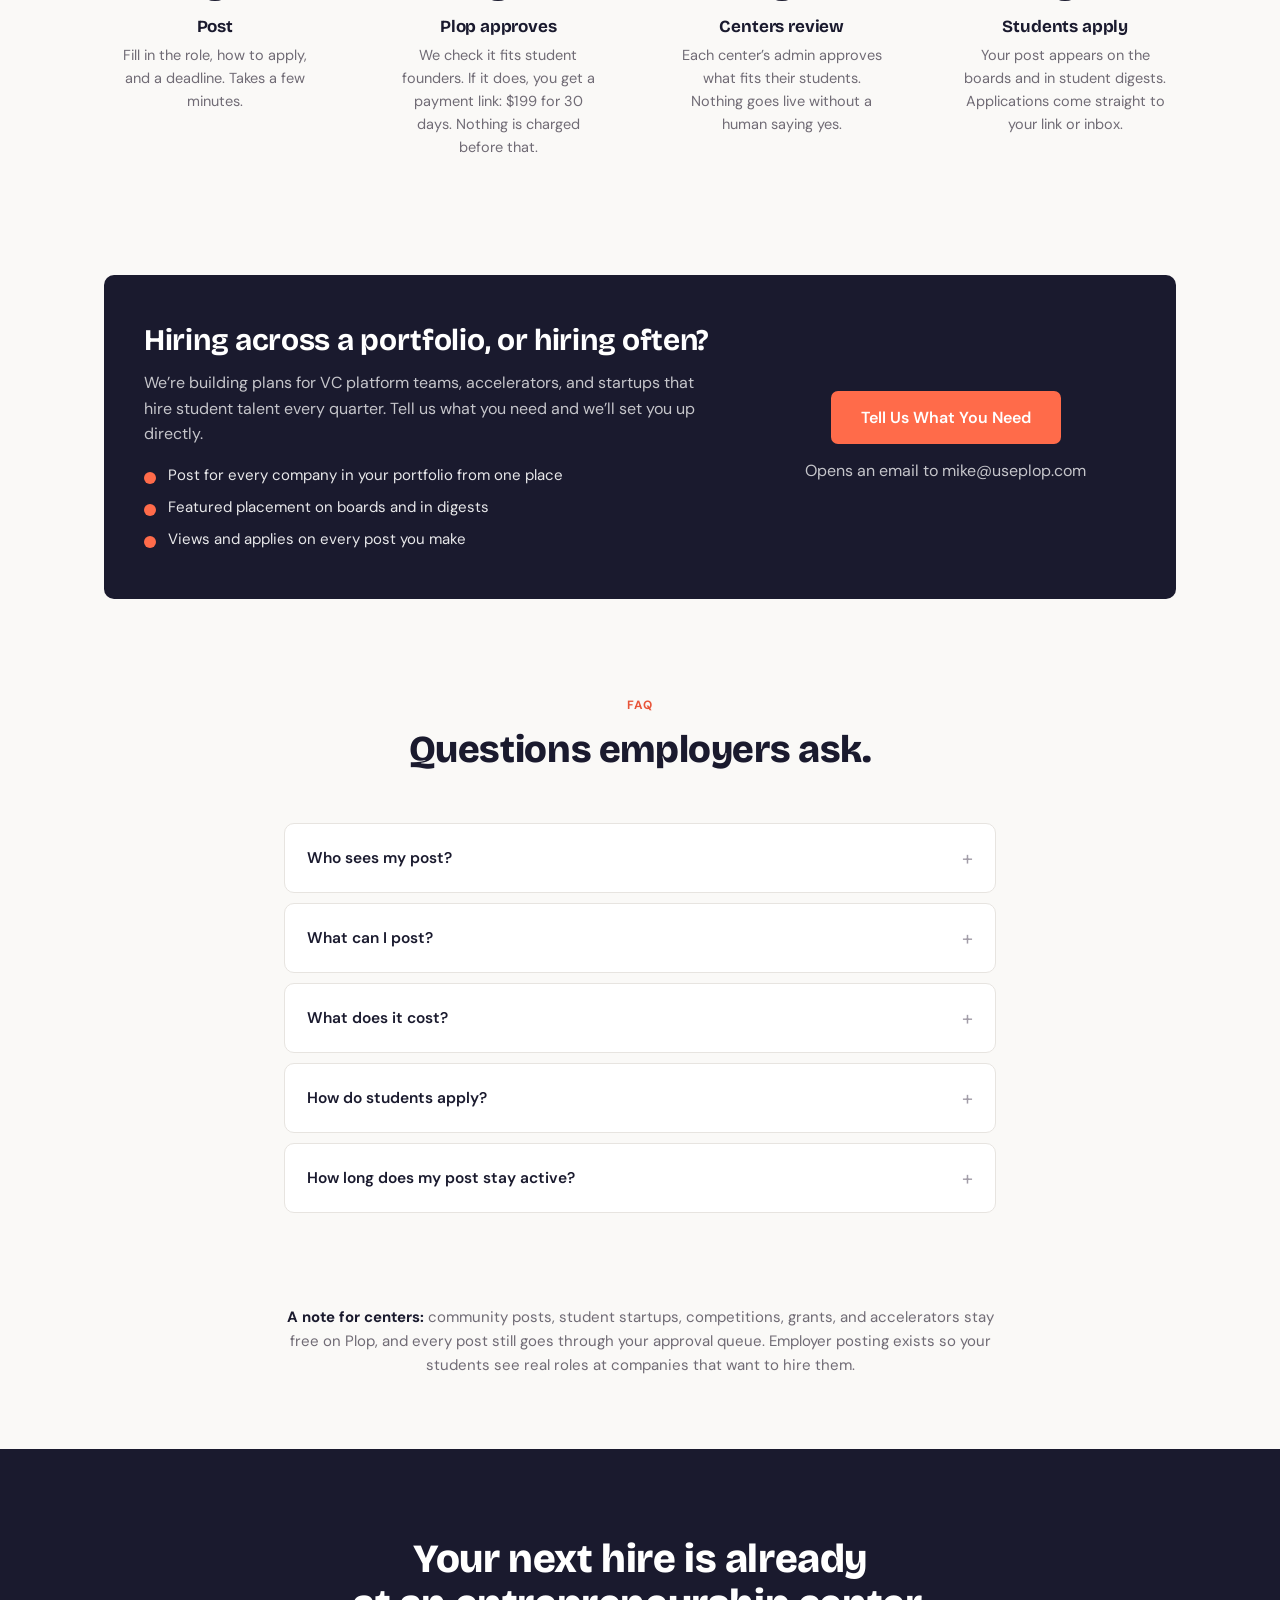
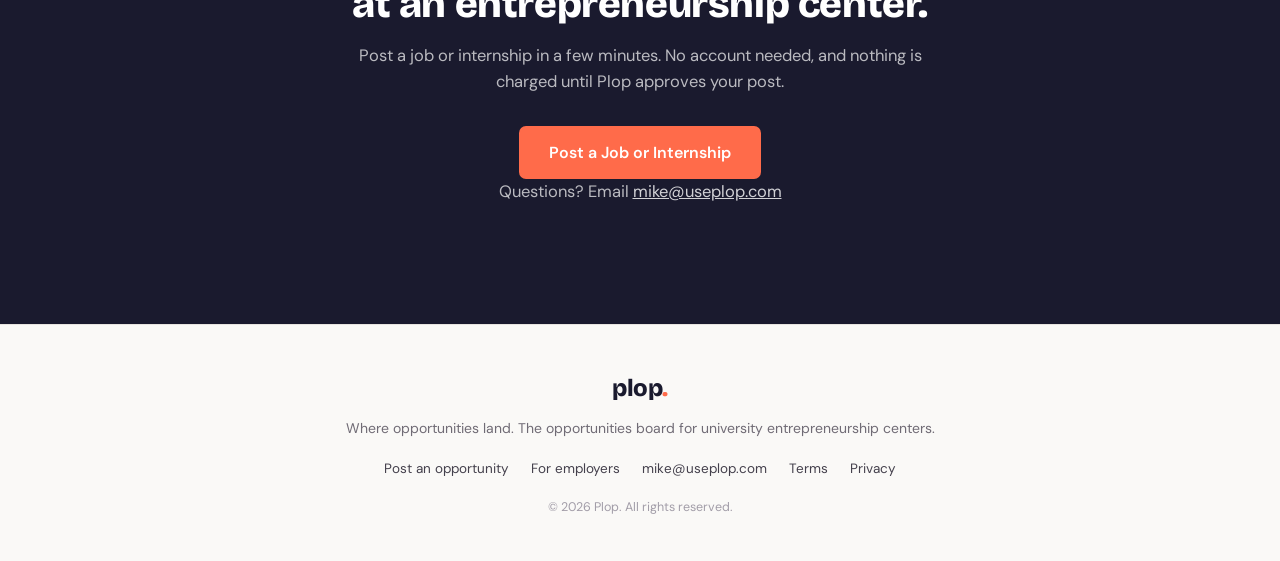
==== commit ca0dca0d: "Trusted-by rows: add Wisconsin Co-Authored-By: Claude Fable 5.2 <noreply@anthropic.com>" ====
--- a/employers.html
+++ b/employers.html
@@ -113,6 +113,7 @@
       <a href="https://cel.ucf.edu/" target="_blank" rel="noopener noreferrer" class="used-by-link"><img src="images/logo-ucf.svg" alt="University of Central Florida" class="used-by-logo"></a>
       <a href="https://www.usm.edu/business/hatchery/index.php" target="_blank" rel="noopener noreferrer" class="used-by-link"><img src="images/logo-southern-miss.svg" alt="The University of Southern Mississippi" class="used-by-logo"></a>
       <a href="https://davincicenter.vcu.edu/" target="_blank" rel="noopener noreferrer" class="used-by-link"><img src="images/logo-vcu.svg" alt="Virginia Commonwealth University" class="used-by-logo"></a>
+      <a href="https://entrepreneurship.wisc.edu/" target="_blank" rel="noopener noreferrer" class="used-by-link"><img src="images/logo-wisconsin.svg" alt="University of Wisconsin–Madison" class="used-by-logo"></a>
     </div>
   </section>
 
